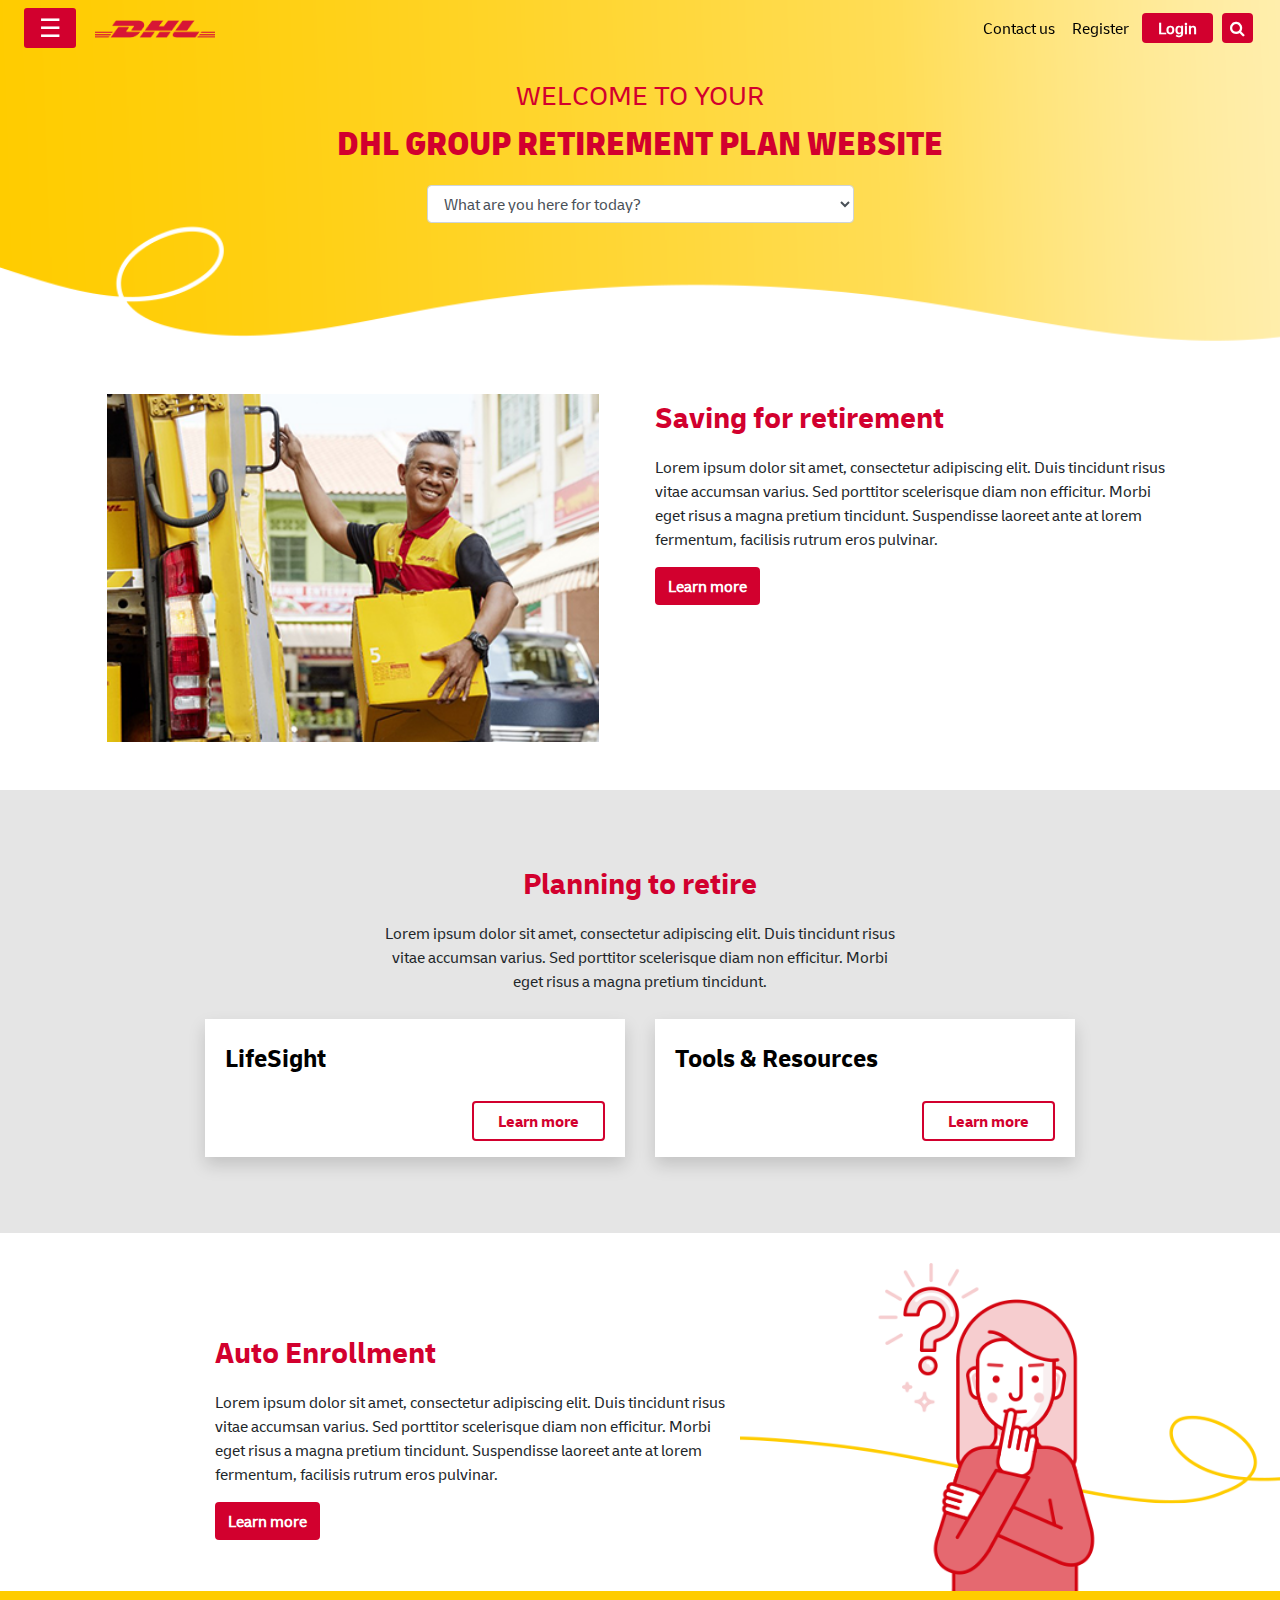
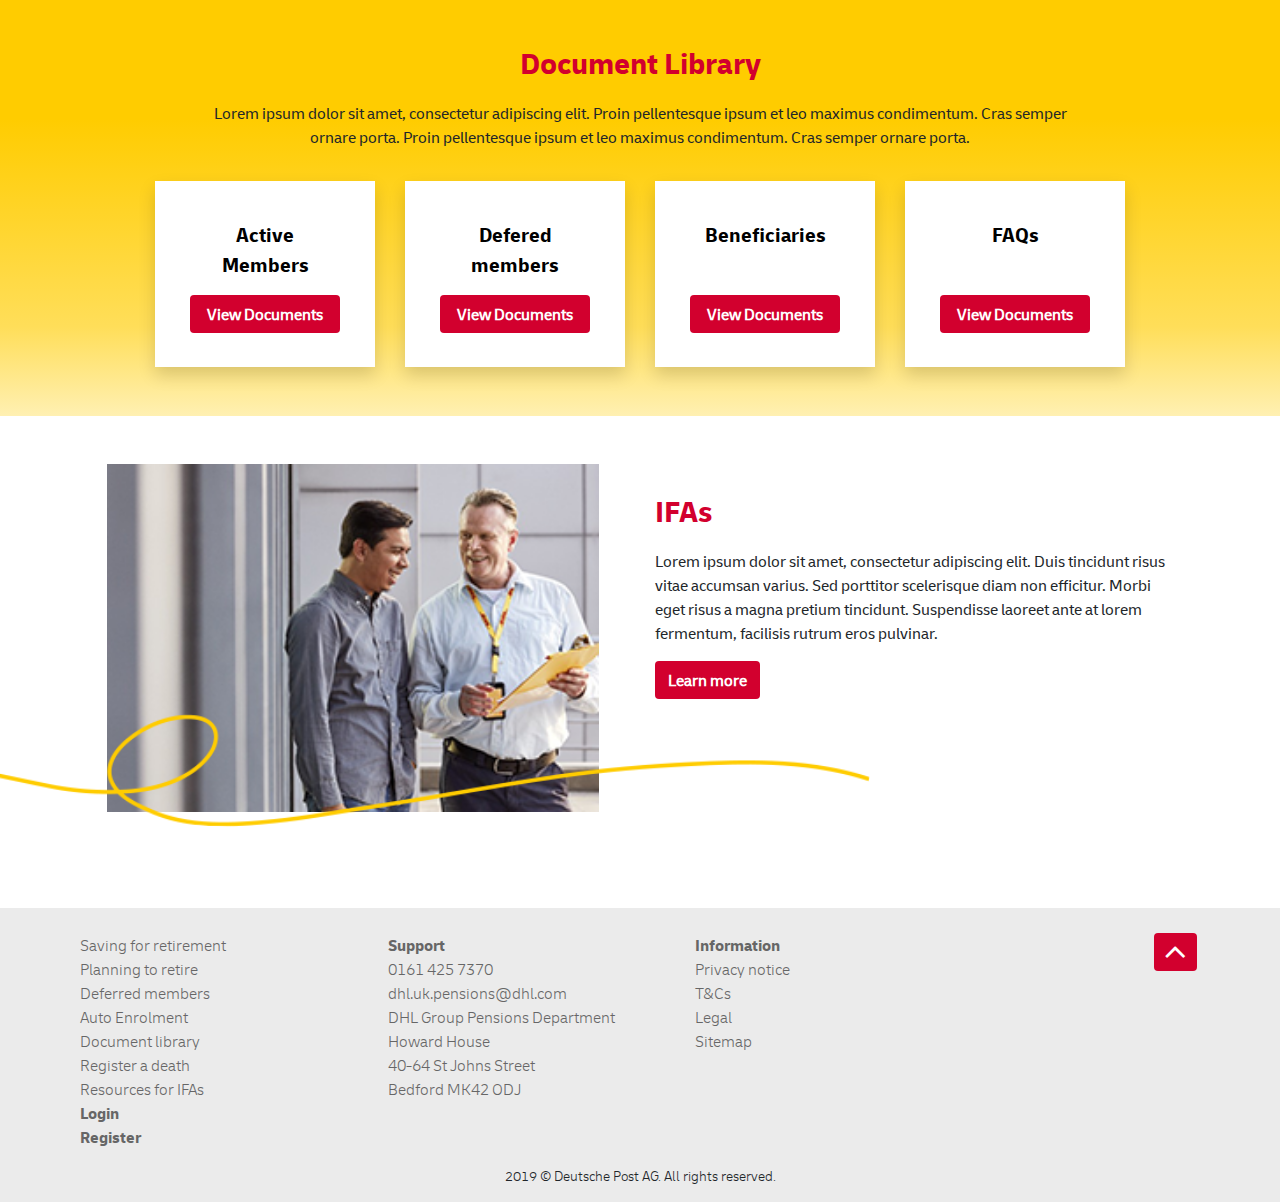
==== Index.html @ ed070ef1 "Add files via upload" ====
<html>
    <head>
        <link href="https://stackpath.bootstrapcdn.com/font-awesome/4.7.0/css/font-awesome.min.css" rel="stylesheet" integrity="sha384-wvfXpqpZZVQGK6TAh5PVlGOfQNHSoD2xbE+QkPxCAFlNEevoEH3Sl0sibVcOQVnN" crossorigin="anonymous">
        <link rel="stylesheet" href="https://maxcdn.bootstrapcdn.com/bootstrap/4.3.1/css/bootstrap.min.css">
        <link rel="stylesheet" href="css/fonts.css">
        <link rel="stylesheet" href="css/mystyle.css">
        <meta charset="UTF-8">
        <meta name="viewport" content="width=device-width, initial-scale=1.0">
    </head>
    <body>
        <div id="mySidenav" class="sidenav">
            <a href="" class="closebtn" id="sideclosebtn" onclick="closeNav()">&times;</a>
            <ul>
                <li class="dd font-weight-bold"><a class="active-cd" href=""><i class="fa fa-minus foractive" aria-hidden="true"></i> Saving for retirement <i class="fa fa-angle-up ddarrow" aria-hidden="true"></i></a>
                    <ul class="h-dd" style="display: block;">
                        <li class="font-weight-bold"><a href="">About the scheme</a></li>
                        <li class="font-weight-bold"><a href="">Contributions & investments</a></li>
                        <li class="font-weight-bold"><a href="">About your options in retirement</a>
                            <ul class="third-dd">
                                <li class=""><a href="">Regular income for life (annuity)</a></li>
                                <li class=""><a href="">Withdraw cash as and when (drawdown)</a></li>
                                <li class=""><a href="">Take a single cash lump sum (cash)</a></li>
                            </ul>
                        </li>
                      
                        <li class="font-weight-bold"><a href="">How much is enough</a></li>
                        <li class="font-weight-bold"><a href="">Your State Pension</a></li>
                        <li class="font-weight-bold"><a href="">Tax and State Benefits</a></li>
                        <li class="font-weight-bold"><a href="">Taking actions / next steps</a></li>
                        <li class="font-weight-bold"><a href="">Tools & Resources</a>
                            <ul class="third-dd">
                                <li class=""><a href="">Scheme info & documents</a></li>
                                <li class=""><a href="">Online Tools (Hub)</a></li>
                                <li class=""><a href="">FAQs</a></li>
                                <li class=""><a href="">News & Newsletters</a></li>
                                <li class=""><a href="">Document library (link to below)</a></li>
                                <li class=""><a href="">Glosarry</a></li>
                                <li class=""><a href="">Useful links</a></li>
                            </ul>
                        </li>
                       
                    </ul> 
                </li>
                <li class="dd font-weight-bold"><a href=""><i class="fa fa-minus foractive d-none" aria-hidden="true"></i>Planning to retire <i class="fa fa-angle-down ddarrow" aria-hidden="true"></i></a>
                    <ul class="h-dd">
                        <li class="font-weight-bold"><a href="">About the scheme</a></li>
                        <li class="font-weight-bold"><a href="Contributions.html">Contributions & investments</a></li>
                        <li class="font-weight-bold"><a href="">About your options in retirement</a>
                            <ul class="third-dd">
                                <li class=""><a href="">Regular income for life (annuity)</a></li>
                                <li class=""><a href="">Withdraw cash as and when (drawdown)</a></li>
                                <li class=""><a href="">Take a single cash lump sum (cash)</a></li>
                            </ul>
                        </li>
                       
                        <li class="font-weight-bold"><a href="">How much is enough</a></li>
                        <li class="font-weight-bold"><a href="">Your State Pension</a></li>
                        <li class="font-weight-bold"><a href="">Tax and State Benefits</a></li>
                        <li class="font-weight-bold"><a href="">Taking actions / next steps</a></li>
                        <li class="font-weight-bold"><a href="">Tools & Resources</a>
                            <ul class="third-dd">
                                <li class=""><a href="">Scheme info & documents</a></li>
                                <li class=""><a href="">Online Tools (Hub)</a></li>
                                <li class=""><a href="">FAQs</a></li>
                                <li class=""><a href="">News & Newsletters</a></li>
                                <li class=""><a href="">Document library (link to below)</a></li>
                                <li class=""><a href="">Glosarry</a></li>
                                <li class=""><a href="">Useful links</a></li>
                            </ul>
                        </li>
                       
                    </ul> 
                </li>
                <li class="dd font-weight-bold"><a href=""><i class="fa fa-minus foractive d-none" aria-hidden="true"></i>Deferred members <i class="fa fa-angle-down ddarrow" aria-hidden="true"></i></a></li>
                <li class="dd font-weight-bold"><a href=""><i class="fa fa-minus foractive d-none" aria-hidden="true"></i>Auto Enrolment <i class="fa fa-angle-down ddarrow" aria-hidden="true"></i></a></li>
                <li class="dd font-weight-bold"><a href=""><i class="fa fa-minus foractive d-none" aria-hidden="true"></i>Document Library <i class="fa fa-angle-down ddarrow" aria-hidden="true"></i></a></li>
                <li class="dd font-weight-bold"><a href=""><i class="fa fa-minus foractive d-none" aria-hidden="true"></i>Registered a death <i class="fa fa-angle-down ddarrow" aria-hidden="true"></i></a></li>
                <li class="dd font-weight-bold"><a href=""><i class="fa fa-minus foractive d-none" aria-hidden="true"></i>Resources for IFAs <i class="fa fa-angle-down ddarrow" aria-hidden="true"></i></a></li>
                <li class="dd font-weight-bold"><a href=""><i class="fa fa-minus foractive d-none" aria-hidden="true"></i>Contact us <i class="fa fa-angle-down ddarrow" aria-hidden="true"></i></a></li>
            </ul>
        </div>
        <div id="myHeader">
			<div class="menubar px-4 pt-2">
				<div class="rightmenu">
					<span id="menubtn">&#9776;</span>
					<img id="logo" src="images/DHL_2.png" class="img-fluid mt-2 mb-3 ml-3" alt="Logo">
				</div>
				<div class="leftmenu d-none d-sm-block float-right pt-2">
					<a class="px-1" href="">Contact us</a>
					<a class="px-1"href="">Register</a>
					<a class="mybtn btn1 px-3 py-1" href="">Login</a>
					<a class="mybtn btn1 px-2 py-1 search-btn" onclick="showSearch()"><i class="fa fa-search" aria-hidden="true"></i></a>
					<input class="form-control header-search-input" />
				</div>
			</div>
            <div id="banner">
                <div class="headerText">
					<p class="headline_sub text-center mb-0 mt-xl-3">WELCOME TO YOUR</p>
                    <p class="main_headline">DHL GROUP RETIREMENT PLAN WEBSITE</p>
					<select class="home-filter form-control m-auto">
						<option value="">What are you here for today?</option>
						<option value="1">Savings</option>
						<option value="2">Contributions</option>
					</select>
                </div>
            </div>
        </div>
		<div id="overlay" onclick="closeNav()"></div>
        <div id="main">
            <div class="container-normal-padding">
                <div class="row mb-5">
					<div class="col-sm-12 col-xl-6 col-lg-12 col-md-12 lg-show xs-hide">
                        <img src="images/web.1280.1280-3.png" class="img-fluid mt-xl-5 img-width" alt="">
                    </div>
                    <div class="col-sm-12 col-xl-6 col-lg-12 col-md-12 my-4">
                        <p class="paragraph_header mt-xl-4">
                            Saving for retirement
                        </p>
                        <p>Lorem ipsum dolor sit amet, consectetur adipiscing elit. Duis tincidunt risus vitae accumsan varius. Sed porttitor scelerisque diam non efficitur. Morbi eget risus a magna pretium tincidunt. Suspendisse laoreet ante at lorem fermentum, facilisis rutrum eros pulvinar.</p>      
						<a class="btn btn1" href="">Learn more</a>
                    </div>   
					<div class="col-sm-12 col-xl-6 col-lg-12 col-md-12 xs-show lg-hide">
                        <img src="images/web.1280.1280-3.png" class="img-fluid mt-xl-5 img-width" alt="">
                    </div>					
                </div>
            </div>
			<div class="gray-div-10 center-desc">
				<div class="center-desc-text">
					<p class="paragraph_header text-center">Planning to retire</p>
					<p class="text-center">Lorem ipsum dolor sit amet, consectetur adipiscing elit. Duis tincidunt risus vitae accumsan varius. Sed porttitor scelerisque diam non efficitur. Morbi eget risus a magna pretium tincidunt.</p>
				</div>
				<div class="center-desc-cards mb-xl-3">
					<div class="card1 shadow border-0">
						<div class="card-body xs-center">
							<p class="card-title emphasis mb-4">LifeSight</p>
							<a href="#" class="btn btn-3 pull-right mb-3">Learn more</a>
						</div>
					</div>
					<div class="card1 shadow border-0">
						<div class="card-body xs-center">
							<p class="card-title emphasis mb-4">Tools & Resources</p>
							<a href="#" class="btn btn-3 pull-right mb-3">Learn more</a>
						</div>
					</div>
				</div>
			</div>
			<div class="container-no-rightpad">
                <div class="row">
                    <div class="col-sm-12 col-xl-6 col-lg-12 col-md-12 xs-center">
                        <p class="paragraph_header mt-5 pt-xl-5">Auto Enrollment</p>
                        <p>Lorem ipsum dolor sit amet, consectetur adipiscing elit. Duis tincidunt risus vitae accumsan varius. Sed porttitor scelerisque diam non efficitur. Morbi eget risus a magna pretium tincidunt. Suspendisse laoreet ante at lorem fermentum, facilisis rutrum eros pulvinar.</p>      
						<a class="btn btn1" href="">Learn more</a>
                    </div> 
					<div class="col-sm-12 col-xl-6 col-lg-12 col-md-12 px-0">
                        <img src="images/Vector Smart Object copy 27.png" class="img-fluid mt-xl-1 w-100" alt="">
                    </div>					
                </div>
            </div>
			<div class="yellow-div-10">
				<div class="container-normal-padding">
					<div class="mx-lg-5 my-md-5 my-5">
						<div class="row">
							<div class="col-sm-12 col-xl-12 col-lg-12 col-md-12 mb-3 px-md-4">
								<p class="paragraph_header">Document Library</p>
								<p class="px-5">Lorem ipsum dolor sit amet, consectetur adipiscing elit. Proin pellentesque ipsum et leo maximus condimentum. Cras semper ornare porta. Proin pellentesque ipsum et leo maximus condimentum. Cras semper ornare porta.</p>
						   </div>
						</div>
						<div class="card3-container-lg">
							<div class="row">
								<div class="col-lg-3">
									<div class="card4 shadow">
										<p class="card-headers text-center my-2">Active<br>Members</p>
										<a href="#" class="btn btn1 w-75 d-block mx-auto mb-4 mt-3">View Documents</a>
									</div>
								</div>
								<div class="col-lg-3">
									<div class="card4 shadow">
										<p class="card-headers text-center my-2">Defered<br>members</p>
										<a href="#" class="btn btn1 w-75 d-block mx-auto mb-4 mt-3">View Documents</a>
									</div>
								</div>
								<div class="col-lg-3">
									<div class="card4 shadow">
										<p class="card-headers text-center my-2">Beneficiaries<br>&nbsp;</p>
										<a href="#" class="btn btn1 w-75 d-block mx-auto mb-4 mt-3">View Documents</a>
									</div>
								</div>
								<div class="col-lg-3">
									<div class="card4 shadow">
										<p class="card-headers text-center my-2">FAQs<br>&nbsp;</p>
										<a href="#" class="btn btn1 w-75 d-block mx-auto mb-4 mt-3">View Documents</a>
									</div>
								</div>
							</div>
						</div>
						<div class="card3-container-xs">
							<div class="card3 shadow mb-3">
								<p class="card-headers my-1 py-1">Active Members<i class="fa fa-chevron-right float-right pt-2" aria-hidden="true"></i></p>
							</div>
							<div class="card3 shadow mb-3">
								<p class="card-headers my-1 py-1">Defered members<i class="fa fa-chevron-right float-right pt-2" aria-hidden="true"></i></p>
							</div>
							<div class="card3 shadow mb-3">
								<p class="card-headers my-1 py-1">Beneficiaries <i class="fa fa-chevron-right float-right pt-2" aria-hidden="true"></i></p>
							</div>
							<div class="card3 shadow mb-3">
								<p class="card-headers my-1 py-1">FAQs<i class="fa fa-chevron-right float-right pt-2" aria-hidden="true"></i></p>
							</div>
						</div>
					</div>
				</div>
			</div>
			<div class="container-normal-padding mb-5 ">
                <div class="row mb-5">
					<div class="col-sm-12 col-xl-6 col-lg-12 col-md-12 lg-show xs-hide">
                        <img src="images/web.1280.1280 (2).png" class="img-fluid mt-xl-5 img-width" alt="">
                    </div>
                    <div class="col-sm-12 col-xl-6 col-lg-12 col-md-12 my-4">
                        <p class="paragraph_header mt-xl-5">
                            IFAs
                        </p>
                        <p>Lorem ipsum dolor sit amet, consectetur adipiscing elit. Duis tincidunt risus vitae accumsan varius. Sed porttitor scelerisque diam non efficitur. Morbi eget risus a magna pretium tincidunt. Suspendisse laoreet ante at lorem fermentum, facilisis rutrum eros pulvinar.</p>      
						<a class="btn btn1" href="">Learn more</a>
                    </div> 
					<div class="col-sm-12 col-xl-6 col-lg-12 col-md-12 xs-show lg-hide">
                        <img src="images/web.1280.1280 (2).png" class="img-fluid mt-xl-5 img-width" alt="">
                    </div>					
                </div>
            </div>
			<div id="home-line">
					<img src="images/Vector Smart Object copy.png">
			</div>
			<br>
			<br>
		</div>
            
        <div class="footer">
            <div class="row">
                <div class="col-sm-12 col-xl-3 col-lg-3 col-md-3">
                    <ul>
                        <li class="d-none d-md-block"><a class="intro-small" href="">Saving for retirement</a></li>
                        <li class="d-none d-md-block"><a class="intro-small" href="">Planning to retire</a></li>
                        <li class="d-none d-md-block"><a class="intro-small" href="">Deferred members</a></li>
                        <li class="d-none d-md-block"><a class="intro-small" href="">Auto Enrolment</a></li>
                        <li class="d-none d-md-block"><a class="intro-small" href="">Document library</a></li>
                        <li class="d-none d-md-block"><a class="intro-small" href="">Register a death</a></li>
                        <li class="d-none d-md-block"><a class="intro-small" href="">Resources for IFAs</a></li>
                        <li><a class="intro-large" href="">Login</a></li>
                        <li><a class="intro-large" href="">Register</a></li>
                    </ul>
                </div>
                <div class="col-sm-12 col-xl-3 col-lg-3 col-md-3">
                    <ul>
                        <li><a class="intro-large" href="">Support</a></li>
                        <li><a class="intro-small" href="">0161 425 7370</a></li>
                        <li><a class="intro-small" href="">dhl.uk.pensions@dhl.com</a></li>
                        <li><a class="intro-small" href="">DHL Group Pensions Department</a></li>
                        <li><a class="intro-small" href="">Howard House</a></li>
                        <li><a class="intro-small" href="">40-64 St Johns Street</a></li>
                        <li><a class="intro-small" href="">Bedford MK42 ODJ</a></li>
                    </ul>
                </div>
                <div class="col-sm-12 col-xl-3 col-lg-3 col-md-3">
                    <ul>
                        <li><a class="intro-large" href="">Information</a></li>
                        <li><a class="intro-small" href="">Privacy notice</a></li>
                        <li><a class="intro-small" href="">T&Cs</a></li>
                        <li><a class="intro-small" href="">Legal</a></li>
                        <li><a class="intro-small" href="">Sitemap</a></li>
                    </ul>
                </div>
                <div class="col-sm-12 col-xl-3 col-lg-3 col-md-3 pr-5">
                    <i class="fa fa-angle-up gotoTopbtn pull-right mr-md-5" aria-hidden="true"></i>
                </div>
                <div class="col-sm-12">
                    <p class="copyright intro-small text-center">2019 &copy; Deutsche Post AG. All rights reserved.</p>
                </div>
            </div>
        </div>
        <script src="https://ajax.googleapis.com/ajax/libs/jquery/3.4.1/jquery.min.js"></script>
        <script src="https://cdnjs.cloudflare.com/ajax/libs/popper.js/1.12.9/umd/popper.min.js" integrity="sha384-ApNbgh9B+Y1QKtv3Rn7W3mgPxhU9K/ScQsAP7hUibX39j7fakFPskvXusvfa0b4Q" crossorigin="anonymous"></script>
        <script src="https://maxcdn.bootstrapcdn.com/bootstrap/4.3.1/js/bootstrap.min.js"></script>
        <script src="js/myjs.js"></script>
    </body>
</html>
---- css/fonts.css ----
/* for web */

@font-face {
    font-family: "Delivery Regular";
    src: url("fonts/Regular/DeliveryArabic_W_Rg.eot");
    src: url("fonts/Regular/DeliveryArabic_W_Rg.woff") format("woff"),
    url("fonts/Regular/DeliveryArabic_W_Rg.svg#filename") format("svg");
}

@font-face {
    font-family: "Delivery Bold";
    src: url("fonts/Bold/DeliveryArabic_W_Bd.eot");
    src: url("fonts/Bold/DeliveryArabic_W_Bd.woff") format("woff"),
    url("fonts/Bold/DeliveryArabic_W_Bd.svg#filename") format("svg");
}

@font-face {
font-family: "Delivery Black Condensed";
    src: url("fonts/Black_Condensed/DeliveryArabic_W_CdBlk.eot");
    src: url("fonts/Black_Condensed/DeliveryArabic_W_CdBlk.woff") format("woff"),
    url("fonts/Black_Condensed/DeliveryArabic_W_CdBlk.svg#filename") format("svg");
}
  
@font-face {
    font-family: "Delivery Light Condensed";
    src: url("fonts/Light_Condensed/DeliveryArabic_W_CdLt.eot");
    src: url("fonts/Light_Condensed/DeliveryArabic_W_CdLt.woff") format("woff"),
    url("fonts/Light_Condensed/DeliveryArabic_W_CdLt.svg#filename") format("svg");
}
  
@font-face {
    font-family: "Delivery Light";
    src: url("fonts/Light/DeliveryArabic_W_Lt.eot");
    src: url("fonts/Light/DeliveryArabic_W_Lt.woff") format("woff"),
    url("fonts/Light/DeliveryArabic_W_Lt.svg#filename") format("svg");
}

/*end for web */

.main_headline{ font-family: "Delivery Black Condensed"; text-transform: uppercase; color:#D2002E; font-size: 35.2px;}
.topline{ font-family: "Delivery Light Condensed"; text-transform: uppercase; }
.secondary_headline{ font-family: "Delivery Black Condensed"; }
.paragraph_header{ font-family: "Delivery Bold"; font-size: 30px; color:#D2002E; }
/* .intro-large{ font-family: "Delivery Light Condensed";  } */
.intro-large{ font-family: "Delivery Bold";  }
.intro-small{ font-family: "Delivery Light"; }
.headline_sub{ font-family: "Delivery Regular";  color:#D2002E; font-size: 28px;}
.emphasis{ font-family: "Delivery Bold"; color:black; font-size: 25px;}
.captions{ font-family: "Delivery Regular"; }
.quotation{ font-family: "Delivery Light"; font-style: italic; }
.marginalia{ font-family: "Delivery Regular"; }
.card-headers{ font-family: "Delivery Bold"; color:black; font-size: 20px; padding-top:20px;}
---- css/mystyle.css ----
.row{margin-right:0;margin-left:0;}

*{
  font-family: 'Delivery Regular';
}
a{
  color:black;
  text-decoration: none !important;
}
a.mybtn:hover{
  color: white;
}
li{
  list-style: none;
}

.bg-pink{
	background: #c72f8d;
}
.bg-blue{
	background: #107cb6;
}
.bg-orange{
	background: #ee7032;
}

.home-filter{
	width:35% !important;
}

.lg-hide{
 display:none;
}
.lg-show{
 display:block;
}

.myTable{
  border-top:5px solid black;
  border-bottom:5px solid black;
  border-collapse: separate;
  /* border-spacing: 20px 0px; */
}
.myTable tr, .myTable td, .myTable th{
  border-bottom:2px solid black;
}
.myTable tr:last-child td{
  border:none;
}
.breadcrumb{
  background-color: white;
  padding-inline-start: 0;
  margin-bottom: 1rem;
}
.breadcrumb-item+.breadcrumb-item::before{
  content: ">";
}
.breadcrumb a{
  color: gray;
}
.breadcrumb li.active{
  color: black;
}
/* button designs */
.btn1{
    color:white;
    font-weight: 600;
}

.btn1 .fa{
  display: inline;
}
.btn1, .illust-button, .gotoTopbtn{
  border-radius: 4px;
  background-color: #D2002E;
 
}
.btn-3{
    color: #D2002E;
    border: 2px solid #D2002E;
    font-family: "Delivery Bold";
    padding: .375rem 1.5rem;
}

.illust-button{
  position: relative;
  bottom: 20px;
  left: 50%;
  border: transparent;
  transform: translate(-50%, 50%);
  padding: 3px 15px;
  font-size: 25px;
  text-align: center;
  color:white;
  z-index: 1;
}
.illust-button:hover, .btn1:hover, .gotoTopbtn:hover{
  background-color: #eb131e;
}
.gotoTopbtn{
  font-size: 35px;
  height: 38px;
  padding: 0 10px;
  color:white;
  cursor: pointer;
}
/* end of button designs */

/* Sidenav */
.sidenav {
  height: 100%;
  width: 0;
  position: fixed;
  z-index: 1500;
  top: 0;
  left: 0;
  background-color: white;
  overflow: hidden;
  padding-top: 60px; 
  transition: 0.5s; 
}
  
.sidenav > a {
  padding: 8px 8px 8px 32px;
  text-decoration: none;
  font-size: 25px;
  color: black;
  display: block;
  transition: 0.3s;
}

.sidenav > ul{
	display:none;
}

.sidenav #sideclosebtn {
  position: absolute;
  top: 0;
  left: 0px;
  font-size: 36px;
}
.sidenav ul li{
    list-style: none;
    padding: 3px 0px;
}
  .sidenav ul li a{
  font-size: 14px;
  color: black;
  text-decoration: none;
}

.sidenav ul li a i{
  float: right;
  padding-right: 18px;
  padding-top: 5px;
}

#main {
  transition: margin-left .5s;
  /* padding: 20px; */
}

.h-dd{
  padding-inline-start: 0px;
  display:none;
}

.third-dd{
  display:none; 
  font-weight: normal;
  padding-inline-start: 0px;
}
.foractive{
  position: absolute;
  left: 15px;
}
.active-cd{
    color: #D2002E !important;
}
.ddarrow{
  color:black !important;
}

@media screen and (max-height: 450px) {
  .sidenav {padding-top: 15px;}
  .sidenav a {font-size: 18px;}
}

/* end sidenav */

/* banner */
#menubtn{
  font-size:25px;
  cursor:pointer;
  color: white;
  padding: 2px 15px 3px 15px;
  border-radius: 3px;
  background-color: #D2002E;
}

#banner{
  padding: 58px 30px 8px 30px;
  background-image: url("../images/website.png");
  height: 346px;
  background-repeat: no-repeat;
  background-size: cover;
  background-position: left bottom;
}

#logo{
  color:#D2002E;
  width:120px;
}

.hiddencontents{
	overflow:hidden;
	height:20vh;
	-webkit-transition: height .8s ease;
	transition: height .8s ease;
}

.showhidden{
	height:75vh;
	-webkit-transition: height .8s ease;
	transition: height .8s ease;
}

.header-search-input{
	height:30px !important;
	top:13px;
	right:57px;
	position:absolute;
	width:0;
	z-index:1;
	border-top-right-radius:0px;
	border-bottom-right-radius:0px;
	padding:0;
	border:none;
	transition:width .5s ease, padding .5s ease, border .5s ease;	
}
.active-search{
	width:300px !important;
	padding-left:10px !important;
	border:1px solid #e2e2e2 !important;
	transition:width .5s ease, padding .5s ease, border .5s ease;
}

.search-btn{
	cursor:pointer;
}

.search-btn i{
	color:#fff !important;
}

.menubar{
 position:fixed;
 top:0px;
 width:100%;
 background: url("../images/website.png");
 background-repeat: no-repeat;
  background-size: cover;
  background-position: top;
  z-index:1000;
}

.rightmenu, .leftmenu{
	display:inline;
}

/* .leftmenu{ */
  /* margin-left: auto; */
/* } */
.leftmenu a{
  margin: 0 3px;
}

.leftmenu a:hover{
	color:#333;
}

.headerText{
  text-align: center;
}

.headerText .subText, .headerText .title{
  color:#D2002E;
}
.headerText .title{
 font-size: 30px;
 font-weight: bold;
}
.headerText .subText{
 font-size: 24px;
 margin-bottom: 0;
}
/* end of banner */

#overlay {
  position: fixed;
  display: none;
  width: 100%; 
  height: 100%;
  top: 0; 
  left: 0;
  right: 0;
  bottom: 0;
  background-color: rgba(0,0,0,0.5);
  z-index: 1250;
}

.gray-div-10{
  background-color: #e5e5e5;
  padding:70px 0 40px 0;
  width:100%;
}

.yellow-div-10{
	background: rgb(255,204,0);
	background: -moz-linear-gradient(top,  rgba(255,204,0,1) 0%, rgba(255,204,0,1) 30%, rgba(255,222,89,1) 79%, rgba(255,240,178,1) 100%);
	background: -webkit-linear-gradient(top,  rgba(255,204,0,1) 0%,rgba(255,204,0,1) 30%,rgba(255,222,89,1) 79%,rgba(255,240,178,1) 100%);
	background: linear-gradient(to bottom,  rgba(255,204,0,1) 0%,rgba(255,204,0,1) 30%,rgba(255,222,89,1) 79%,rgba(255,240,178,1) 100%);
	filter: progid:DXImageTransform.Microsoft.gradient( startColorstr='#ffcc00', endColorstr='#fff0b2',GradientType=0 ); 
	padding:1px 0;
	text-align:center;
}

.center-desc{
  padding-bottom: 50px;
}

.center-desc .img-yellow-line{
  display: block;
  margin-left: auto;
  margin-top: -35px;
  width: 68%;
}


/* cards */
.color-cards{
  display: flex;  
}
.center-desc .center-desc-cards{
  display: flex;
  justify-content: center;
}

.card1{
  width: 420px;
  margin: 10px 15px;
   background:#fff;
}
.card2{
  width: 320px;
  margin-right: 30px;
  border-radius: 5px;
  background:#fff;
}

.card3{
  width: 280px;
  margin-left: auto;
  margin-right: auto;
  background:#fff;
  padding:10px 30px;
  cursor:pointer;
}

.card3-container-xs{display:none;}

.card4{
	background:#fff;
	padding:10px;
}

.card2 .card-header-color{
  height: 10px;
  border-top-left-radius: 5px;
  border-top-right-radius: 5px;
}

/* end cards */

#savings-line-1, #savings-line-2, #home-line, #contribution-line{
  position: relative;
  z-index:1;
}

#savings-line-1 > img{
	position:absolute;
	top:-48px;
	right:0;
	width:68%;
}

#savings-line-2 > img{
	position:absolute;
	top:-380px;
	width:auto;
}

#home-line > img{
	position:absolute;
	top:-420px;
	width:68%;
}

#contribution-line > img {
	position:absolute;
	top:-420px;
	right:0;
	width:68%;
}

.center-desc .center-desc-text{
  width: 40%;
  margin: auto;
}

/* .container-normal-padding{ */
  /* padding: 0 50px; */
/* } */
.footer{
  background-color: #EBEBEB;
  padding: 25px 25px 0 25px;
}
.footer ul li a{
  color: #666666;
}
.footer .copyright{
  font-size: 14px;
}


@media (max-width: 575px) {
  #banner{ background-image: url("../images/mobile.png"); padding-top: 75px;}
  /* .container-normal-padding{ padding: 10px 25px !important;} */
  p{ font-size: 14px; }
  .main_headline{ font-size: 28px !important; }
  .paragraph_header{ font-size: 24px !important; }
  .emphasis{ font-size: 22px !important; }
  .illust-button{ left: 42.5%;}
  #contribution-line > img{ margin-top: -10px; }
  .center-desc .center-desc-text{ width: 80%; }
  .center-desc-cards{ flex-direction: column; justify-content: center;}
  .center-desc .center-desc-cards .card1{ width: 90%; }
  .footer{ padding: 25px 25px 0 25px; }
  .footer ul{ padding-inline-start: 0; }
  .copyright{ text-align: left !important; }
  .img-width{width:100%;}
  .xs-center{text-align:center;}
  .card3{width: 90%;margin-left: auto;margin-right: auto; text-align:left !important;}
  .card3-container-xs{display:block;}
  .card3-container-lg{display:none;}
  #savings-line-1 > img {width:100%;margin-top:20px;}
  #savings-line-2 > img {width:100%;margin-top:200px;}
  #home-line > img{width:100%;margin-top:230px;}
  #contribution-line > img{ margin-top: 390px; width:100%;}
  .xs-hide{display:none;}
  .xs-show{display:block;}
  .pull-right{float:none;}
  .home-filter{width:100% !important;}
  .showhidden{height:110vh;-webkit-transition: height .8s ease;transition: height .8s ease;}

  

}
@media (max-width: 768px) {
  /* .container-normal-padding{ padding: 20px 50px} */
  .gotoTopbtn{ position: absolute; right: 10px; top:-380px; }
  .gray-div-10{ padding: 20px 0px; }
  .color-cards{ flex-direction: column; }
  .savings-card-text{ width: 100%; }
  .color-cards .card2 { width: 90%;margin:auto; }
  .img-width{width:100%;}
  .card3-container-xs{display:block;}
  .card3-container-lg{display:none;}
}
@media (min-width: 576px) {
  
}
/* // Medium devices (tablets, 768px and up) */
@media (min-width: 768px) {
  .gotoTopbtn{ position: absolute; right: 10px; top:0; }
  .img-width{width:100%;}
  #contribution-line > img{ margin-top: 390px; width:100%;}
  #savings-line-1 > img {width:100%;}
  #savings-line-2 > img {width:100%;margin-top:45px;}
  #home-line > img{width:100%;margin-top:120px;}
}
/* // Large devices (desktops, 992px and up) */
@media (min-width: 992px) {
#savings-line-2 > img {width:auto;top:-380px;}
#contribution-line > img{width:68%;margin-top:400px;}
}
/* // Extra large devices (large desktops, 1200px and up) */
@media (min-width: 1200px) { 
  .container-normal-padding{
    width: 90%;
	max-width: 1096px;
	margin-right:auto;
	margin-left:auto;

  }
  #savings-line-1 > img{
	position:absolute;
	top:-48px;
	right:0;
	width:68%;}
  #savings-line-2 > img {width:auto;top:-400px;}
  .img-width{width:95%;}
  #home-line > img{
	position:absolute;
	top:-520px;
	width:68%;
}

  .container-no-rightpad{
	padding: 0 0 0 200px;
  }
}
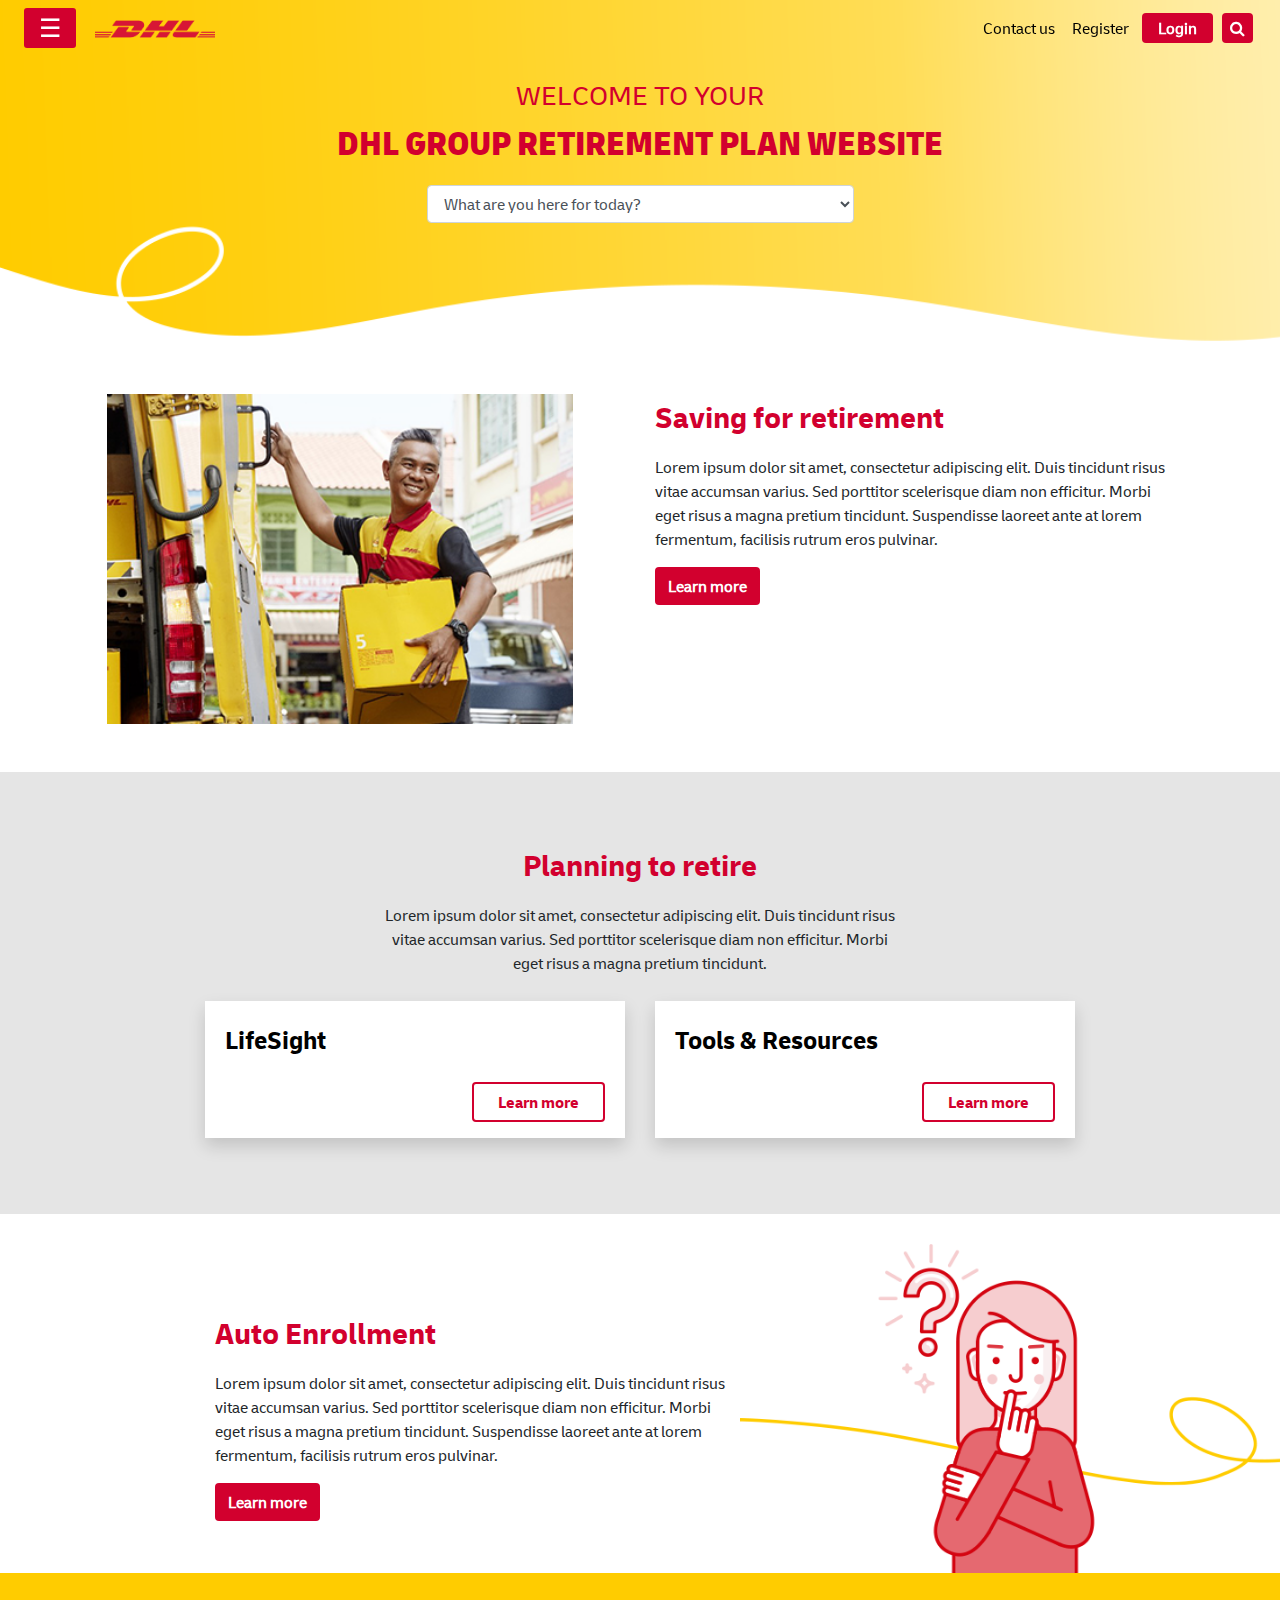
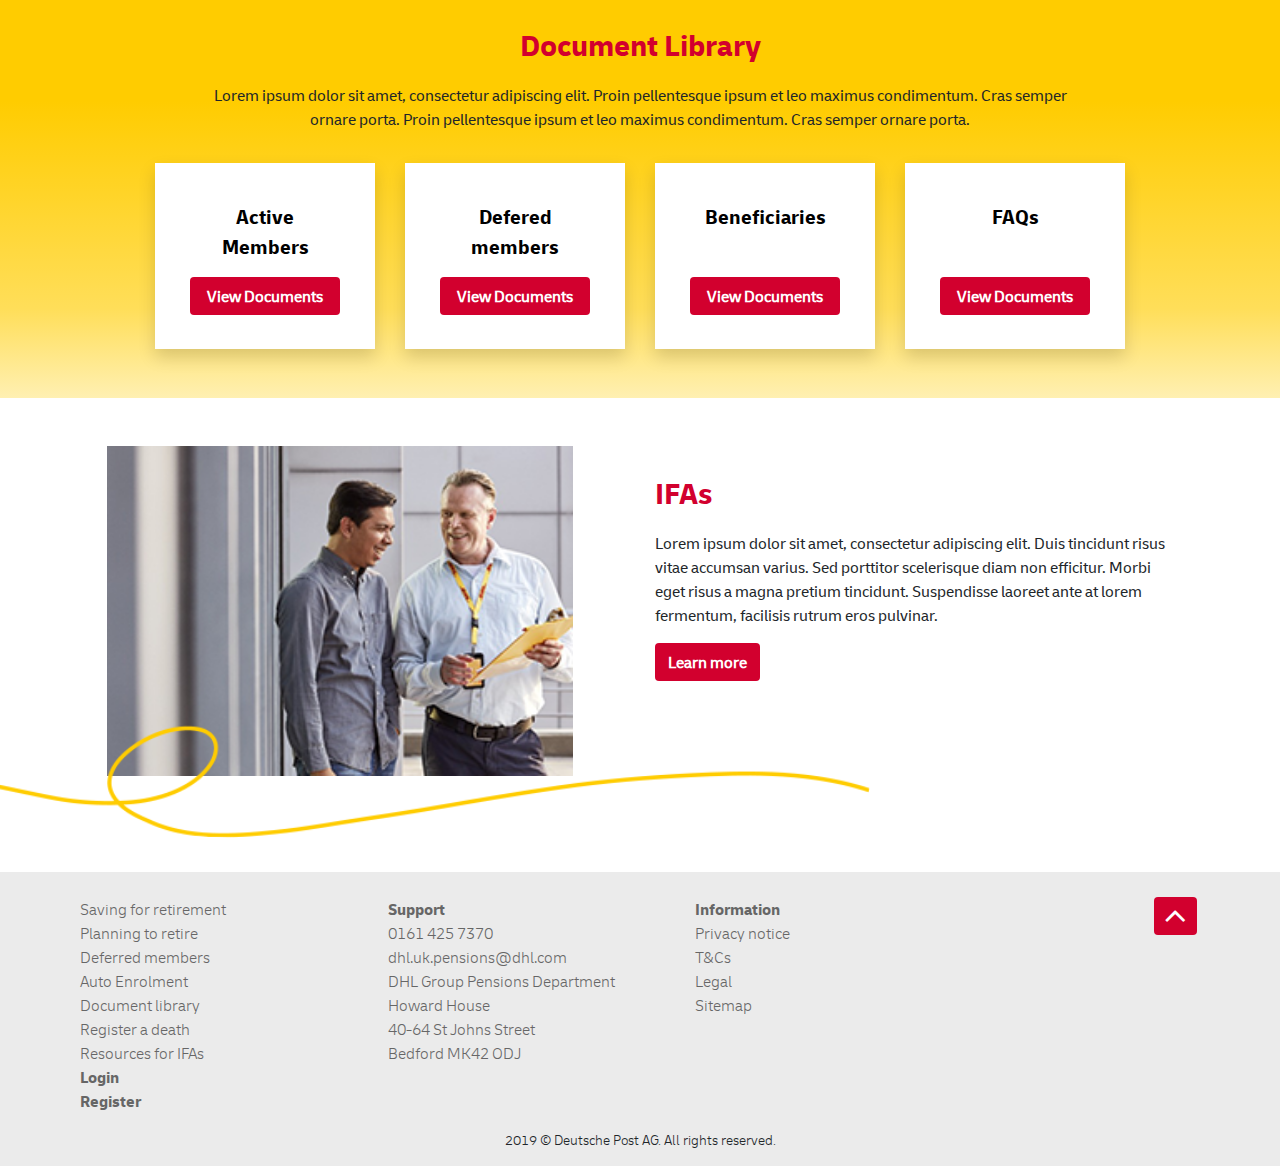
==== commit 2dfc8210: "DHL Updates" ====
--- a/Index.html
+++ b/Index.html
@@ -109,17 +109,17 @@
         <div id="main">
             <div class="container-normal-padding">
                 <div class="row mb-5">
-					<div class="col-sm-12 col-xl-6 col-lg-12 col-md-12 lg-show xs-hide">
-                        <img src="images/web.1280.1280-3.png" class="img-fluid mt-xl-5 img-width" alt="">
+					<div class="col-xs-12 col-sm-6 col-xl-6 col-lg-6 col-md-6 lg-show xs-hide">
+                        <img src="images/web.1280.1280-3.png" class="img-fluid mt-xl-5 mt-sm-4 img-width" alt="">
                     </div>
-                    <div class="col-sm-12 col-xl-6 col-lg-12 col-md-12 my-4">
+                    <div class="col-xs-12 col-sm-6 col-xl-6 col-lg-6 col-md-6 my-4">
                         <p class="paragraph_header mt-xl-4">
                             Saving for retirement
                         </p>
                         <p>Lorem ipsum dolor sit amet, consectetur adipiscing elit. Duis tincidunt risus vitae accumsan varius. Sed porttitor scelerisque diam non efficitur. Morbi eget risus a magna pretium tincidunt. Suspendisse laoreet ante at lorem fermentum, facilisis rutrum eros pulvinar.</p>      
 						<a class="btn btn1" href="">Learn more</a>
                     </div>   
-					<div class="col-sm-12 col-xl-6 col-lg-12 col-md-12 xs-show lg-hide">
+					<div class="col-xs-12 col-sm-6 col-xl-6 col-lg-6 col-md-6 xs-show lg-hide">
                         <img src="images/web.1280.1280-3.png" class="img-fluid mt-xl-5 img-width" alt="">
                     </div>					
                 </div>
@@ -146,13 +146,13 @@
 			</div>
 			<div class="container-no-rightpad">
                 <div class="row">
-                    <div class="col-sm-12 col-xl-6 col-lg-12 col-md-12 xs-center">
-                        <p class="paragraph_header mt-5 pt-xl-5">Auto Enrollment</p>
+                    <div class="col-xs-12 col-sm-6 col-xl-6 col-lg-6 col-md-6 xs-center">
+                        <p class="paragraph_header mt-xl-5 mt-sm-4 pt-xl-5">Auto Enrollment</p>
                         <p>Lorem ipsum dolor sit amet, consectetur adipiscing elit. Duis tincidunt risus vitae accumsan varius. Sed porttitor scelerisque diam non efficitur. Morbi eget risus a magna pretium tincidunt. Suspendisse laoreet ante at lorem fermentum, facilisis rutrum eros pulvinar.</p>      
 						<a class="btn btn1" href="">Learn more</a>
                     </div> 
-					<div class="col-sm-12 col-xl-6 col-lg-12 col-md-12 px-0">
-                        <img src="images/Vector Smart Object copy 27.png" class="img-fluid mt-xl-1 w-100" alt="">
+					<div class="col-xs-12 col-sm-6 col-xl-6 col-lg-6 col-md-6 px-0">
+                        <img src="images/Vector Smart Object copy 27.png" class="img-fluid mt-xl-1 mt-sm-5 w-100" alt="">
                     </div>					
                 </div>
             </div>
@@ -212,28 +212,28 @@
 			</div>
 			<div class="container-normal-padding mb-5 ">
                 <div class="row mb-5">
-					<div class="col-sm-12 col-xl-6 col-lg-12 col-md-12 lg-show xs-hide">
-                        <img src="images/web.1280.1280 (2).png" class="img-fluid mt-xl-5 img-width" alt="">
+					<div class="col-xs-12 col-sm-6 col-xl-6 col-lg-6 col-md-6 lg-show xs-hide">
+                        <img src="images/web.1280.1280 (2).png" class="img-fluid mt-xl-5 mt-sm-4 img-width" alt="">
                     </div>
-                    <div class="col-sm-12 col-xl-6 col-lg-12 col-md-12 my-4">
+                    <div class="col-xs-12 col-sm-6 col-xl-6 col-lg-6 col-md-6 my-4" style="z-index:2;">
                         <p class="paragraph_header mt-xl-5">
                             IFAs
                         </p>
                         <p>Lorem ipsum dolor sit amet, consectetur adipiscing elit. Duis tincidunt risus vitae accumsan varius. Sed porttitor scelerisque diam non efficitur. Morbi eget risus a magna pretium tincidunt. Suspendisse laoreet ante at lorem fermentum, facilisis rutrum eros pulvinar.</p>      
 						<a class="btn btn1" href="">Learn more</a>
                     </div> 
-					<div class="col-sm-12 col-xl-6 col-lg-12 col-md-12 xs-show lg-hide">
+					<div class="col-xs-12 col-sm-6 col-xl-6 col-lg-6 col-md-6 xs-show lg-hide">
                         <img src="images/web.1280.1280 (2).png" class="img-fluid mt-xl-5 img-width" alt="">
                     </div>					
                 </div>
             </div>
-			<div id="home-line">
-					<img src="images/Vector Smart Object copy.png">
-			</div>
+			
 			<br>
 			<br>
 		</div>
-            
+            <div id="home-line">
+					<img src="images/Vector Smart Object copy.png">
+			</div>
         <div class="footer">
             <div class="row">
                 <div class="col-sm-12 col-xl-3 col-lg-3 col-md-3">
--- a/css/fonts.css
+++ b/css/fonts.css
@@ -42,6 +42,7 @@
 .topline{ font-family: "Delivery Light Condensed"; text-transform: uppercase; }
 .secondary_headline{ font-family: "Delivery Black Condensed"; }
 .paragraph_header{ font-family: "Delivery Bold"; font-size: 30px; color:#D2002E; }
+.paragraph_subheader{ font-family: "Delivery Bold"; font-size: 20px; color:#D2002E; }
 /* .intro-large{ font-family: "Delivery Light Condensed";  } */
 .intro-large{ font-family: "Delivery Bold";  }
 .intro-small{ font-family: "Delivery Light"; }
--- a/css/mystyle.css
+++ b/css/mystyle.css
@@ -15,6 +15,10 @@
   list-style: none;
 }
 
+.bg-gray{
+	background:#e5e5e5;
+}
+
 .bg-pink{
 	background: #c72f8d;
 }
@@ -25,8 +29,102 @@
 	background: #ee7032;
 }
 
+.bg-pink-light{
+	background: rgba(199,47,141,.2);
+}
+.bg-blue-light{
+	background: rgba(16,124,182,.2);
+}
+.bg-orange-light{
+	background: rgba(238,112,50,.2);
+}
+
+.text-pink{
+	color:#c72f8d;
+}
+.text-blue{
+	color:#107cb6;
+}
+.text-orange{
+	color:#ee7032;
+}
+
 .home-filter{
 	width:35% !important;
+}
+
+.border-black{
+	border-color:#333;
+}
+
+.min-h-300{
+	min-height:300px !important;
+}
+
+.accordion {
+  background-color: #e5e5e5;
+  /* color: #333; */
+  cursor: pointer;
+  width: 90%;
+  border: none;
+  text-align: left;
+  outline: none;
+  font-size: 15px;
+  transition: 0.4s;
+}
+
+
+.accordion:hover {
+  background-color: #ccc;
+}
+
+.accordion:after {
+  content: '\002B';
+  font-size: 18px;
+  float: right;
+  margin-left: 5px;
+}
+
+.pinktab.accordion:after{
+	  color: #c72f8d;
+}
+
+.bluetab.accordion:after{
+	  color: #107cb6;
+}
+
+.orangetab.accordion:after{
+	  color: #ee7032;
+}
+
+.accordion.active:after {
+  content: "\002D";
+  font-size: 18px;
+  color: #fff;
+}
+
+.pinktab.active {
+  background-color: #c72f8d; 
+  color:#fff;
+}
+
+.bluetab.active {
+  background-color: #107cb6; 
+  color:#fff;
+}
+
+.orangetab.active {
+  background-color: #ee7032; 
+  color:#fff;
+}
+
+.panel {
+  padding-top: 0;
+  color:#fff;
+  max-height: 0px;
+  overflow: hidden;
+  transition: max-height 0.2s ease-out;
+  width:90%;
 }
 
 .lg-hide{
@@ -40,10 +138,10 @@
   border-top:5px solid black;
   border-bottom:5px solid black;
   border-collapse: separate;
-  /* border-spacing: 20px 0px; */
 }
 .myTable tr, .myTable td, .myTable th{
   border-bottom:2px solid black;
+  padding:0;
 }
 .myTable tr:last-child td{
   border:none;
@@ -65,17 +163,10 @@
 /* button designs */
 .btn1{
     color:white;
-    font-weight: 600;
-}
-
-.btn1 .fa{
-  display: inline;
-}
-.btn1, .illust-button, .gotoTopbtn{
-  border-radius: 4px;
-  background-color: #D2002E;
- 
-}
+    font-weight: 600;	
+	z-index:2;
+}
+
 .btn-3{
     color: #D2002E;
     border: 2px solid #D2002E;
@@ -83,21 +174,54 @@
     padding: .375rem 1.5rem;
 }
 
-.illust-button{
+.btn-3:hover{
+	color: #eb131e;
+}
+
+.btn1 .fa{
+  display: inline;
+}
+.btn1, .illust-button, .gotoTopbtn, .illust-button2{
+  border-radius: 4px;
+  background-color: #D2002E;
+ 
+}
+
+
+.illust-button, .illust-button2{
   position: relative;
   bottom: 20px;
-  left: 50%;
+  left: 47%;
   border: transparent;
   transform: translate(-50%, 50%);
-  padding: 3px 15px;
+  padding: 3px 30px;
   font-size: 25px;
   text-align: center;
   color:white;
   z-index: 1;
 }
-.illust-button:hover, .btn1:hover, .gotoTopbtn:hover{
+
+.peoplebtn{
+  bottom: -55px;
+}
+
+.howmuchbtn{
+  bottom: -55px;
+	left: 60%;
+}
+
+.button-border{
+	margin-top:-38px;
+}
+.illust-button:hover, .btn1:hover, .gotoTopbtn:hover, .illust-button:hover{
   background-color: #eb131e;
-}
+  color:#fff !important;
+}
+
+.btn3:hover{
+	color:#D2002E !important;
+}
+
 .gotoTopbtn{
   font-size: 35px;
   height: 38px;
@@ -215,13 +339,17 @@
 
 .hiddencontents{
 	overflow:hidden;
-	height:20vh;
+	height:18vh;
 	-webkit-transition: height .8s ease;
 	transition: height .8s ease;
 }
 
+.hiddencontents-2{
+	display:none;
+}
+
 .showhidden{
-	height:75vh;
+	height:65vh;
 	-webkit-transition: height .8s ease;
 	transition: height .8s ease;
 }
@@ -297,6 +425,11 @@
 }
 /* end of banner */
 
+.tbl_content{
+	width:100%;
+	overflow:auto;
+}
+
 #overlay {
   position: fixed;
   display: none;
@@ -310,6 +443,12 @@
   z-index: 1250;
 }
 
+.white-div-10{
+  background-color: #fff;
+  padding:70px 0 40px 0;
+  width:100%;
+}
+
 .gray-div-10{
   background-color: #e5e5e5;
   padding:70px 0 40px 0;
@@ -367,6 +506,10 @@
   padding:10px 30px;
   cursor:pointer;
 }
+.card5{
+  width: 100%;
+   background:#fff;
+}
 
 .card3-container-xs{display:none;}
 
@@ -405,6 +548,7 @@
 	position:absolute;
 	top:-420px;
 	width:68%;
+	z-index:1;
 }
 
 #contribution-line > img {
@@ -433,15 +577,63 @@
   font-size: 14px;
 }
 
+#mix-and-match-tbl{
+	border-collapse:collapse;
+	background:#fff;
+	text-align:center;
+}
+
+#mix-and-match-tbl th:nth-child(n+2) {
+	width:23%;
+}
+
+#mix-and-match-tbl td:nth-child(1) {
+	text-align:left;
+}
+
+#mix-and-match-tbl td:nth-child(1) b{
+	padding-left:25px;
+}
+
+#mix-and-match-tbl td i{
+	font-size:30px;
+}
+
+#mix-and-match-tbl th, #mix-and-match-tbl td{
+	border:1px solid #e2e2e2;
+	padding:15px;
+}
+
+#mix-and-match-tbl th:nth-child(2), #mix-and-match-tbl td:nth-child(2){
+	color:#c72f8d;
+}
+#mix-and-match-tbl th:nth-child(3), #mix-and-match-tbl td:nth-child(3){
+	color:#107cb6;
+}
+#mix-and-match-tbl th:nth-child(4), #mix-and-match-tbl td:nth-child(4){
+	color:#ee7032;
+}
+
+.image-placeholder{
+	background:#888;
+	width:100%;
+	height:300px;
+	color:#fff;
+	padding:120px 50px;
+	font-size:1.5rem;
+	text-align:center;
+}
 
 @media (max-width: 575px) {
+	.tblbtn{left:auto !important;}
   #banner{ background-image: url("../images/mobile.png"); padding-top: 75px;}
   /* .container-normal-padding{ padding: 10px 25px !important;} */
   p{ font-size: 14px; }
   .main_headline{ font-size: 28px !important; }
   .paragraph_header{ font-size: 24px !important; }
+  .paragraph_subheader{ font-size: 20px !important; }
   .emphasis{ font-size: 22px !important; }
-  .illust-button{ left: 42.5%;}
+  .illust-button, .illust-button2{ left: 42%;}
   #contribution-line > img{ margin-top: -10px; }
   .center-desc .center-desc-text{ width: 80%; }
   .center-desc-cards{ flex-direction: column; justify-content: center;}
@@ -462,9 +654,9 @@
   .xs-show{display:block;}
   .pull-right{float:none;}
   .home-filter{width:100% !important;}
-  .showhidden{height:110vh;-webkit-transition: height .8s ease;transition: height .8s ease;}
-
-  
+  .showhidden, .showhidden2{height:110vh;-webkit-transition: height .8s ease;transition: height .8s ease;}
+  .min-h-300{min-height:auto !important;}
+  .howmuchbtn{left:auto !important;}
 
 }
 @media (max-width: 768px) {
@@ -477,6 +669,9 @@
   .img-width{width:100%;}
   .card3-container-xs{display:block;}
   .card3-container-lg{display:none;}
+  .peoplebtn{bottom:-40px;}
+  .midbtn{bottom:-55px !important;}
+  .howmuchbtn{left:47%;bottom:-40px;}
 }
 @media (min-width: 576px) {
   
@@ -485,6 +680,8 @@
 @media (min-width: 768px) {
   .gotoTopbtn{ position: absolute; right: 10px; top:0; }
   .img-width{width:100%;}
+  .color-cards{flex-direction:row;}
+    .card2{width:320px !important;margin:0 !important;margin-right:10px !important;margin-left:10px !important;}
   #contribution-line > img{ margin-top: 390px; width:100%;}
   #savings-line-1 > img {width:100%;}
   #savings-line-2 > img {width:100%;margin-top:45px;}
@@ -497,6 +694,7 @@
 }
 /* // Extra large devices (large desktops, 1200px and up) */
 @media (min-width: 1200px) { 
+	.card2{width:320px !important;margin:0 !important;margin-right:30px !important;}
   .container-normal-padding{
     width: 90%;
 	max-width: 1096px;
@@ -510,7 +708,7 @@
 	right:0;
 	width:68%;}
   #savings-line-2 > img {width:auto;top:-400px;}
-  .img-width{width:95%;}
+  .img-width{width:90%;}
   #home-line > img{
 	position:absolute;
 	top:-520px;
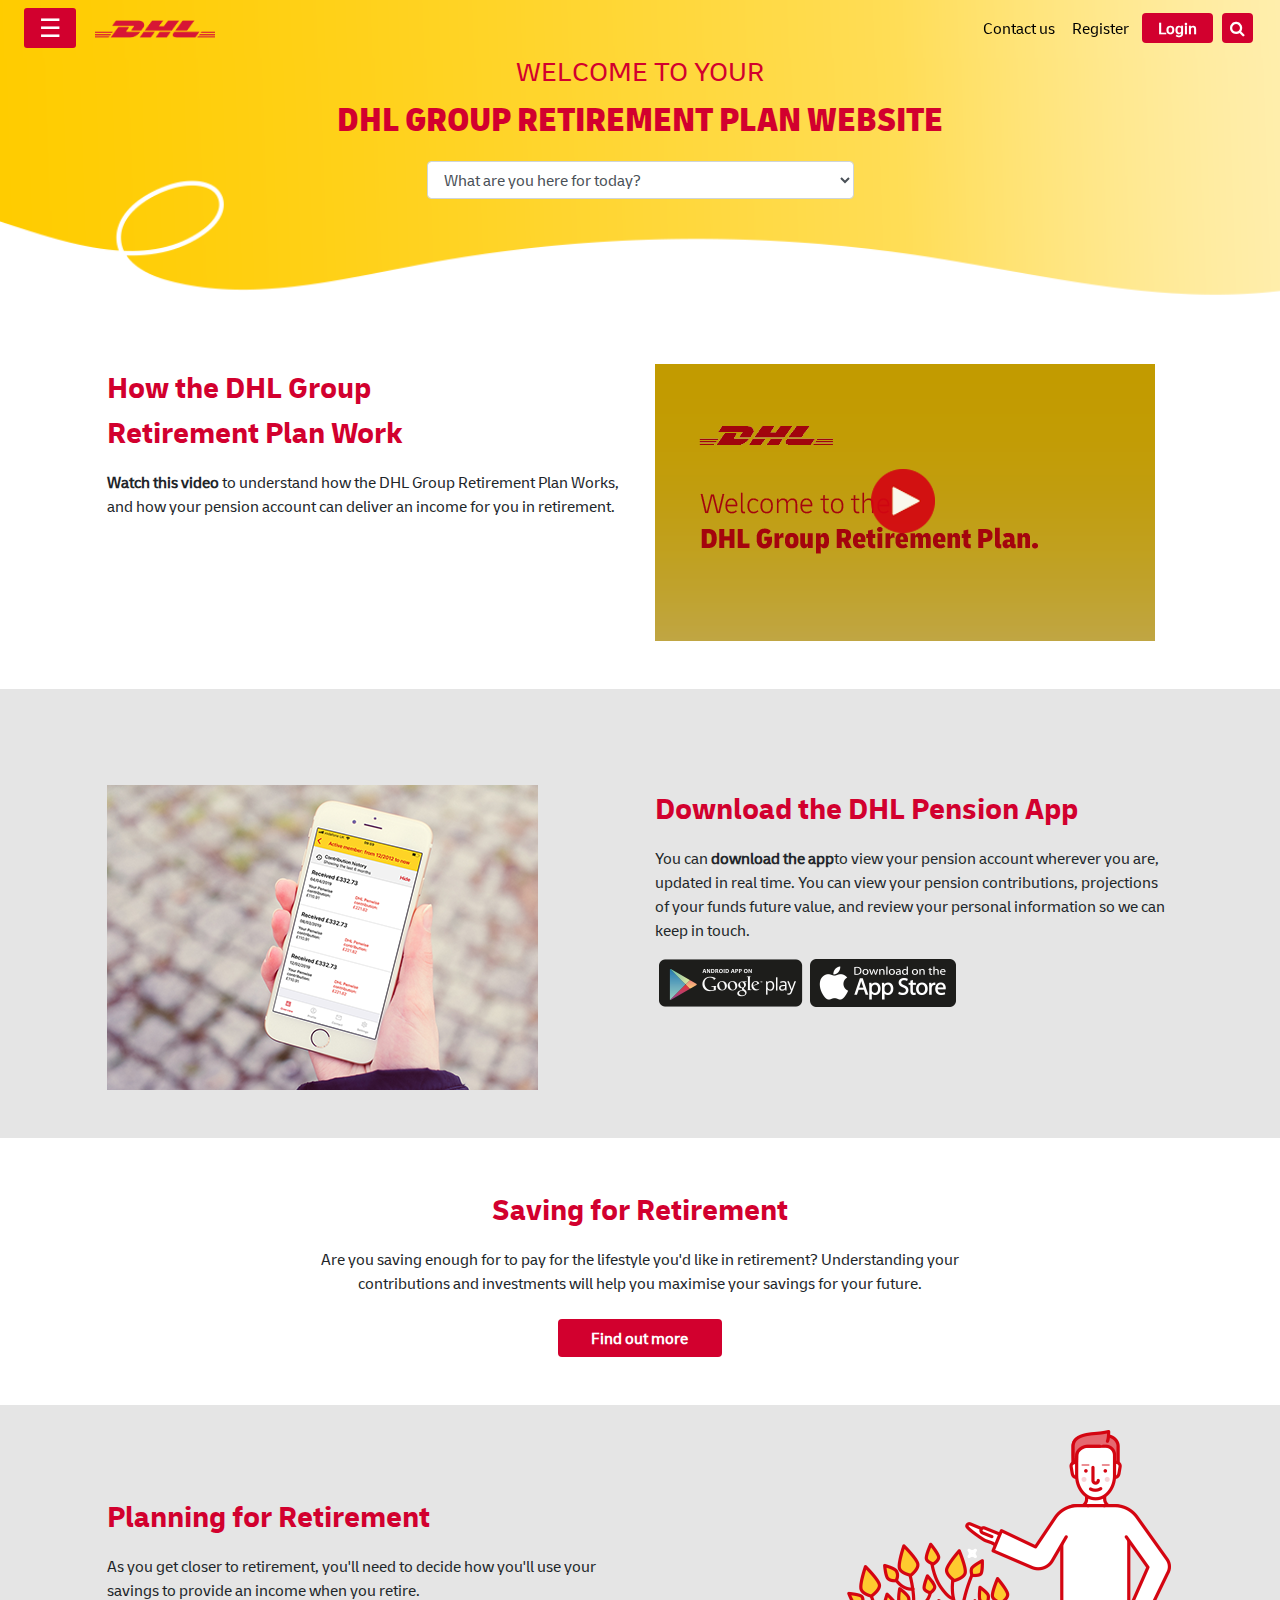
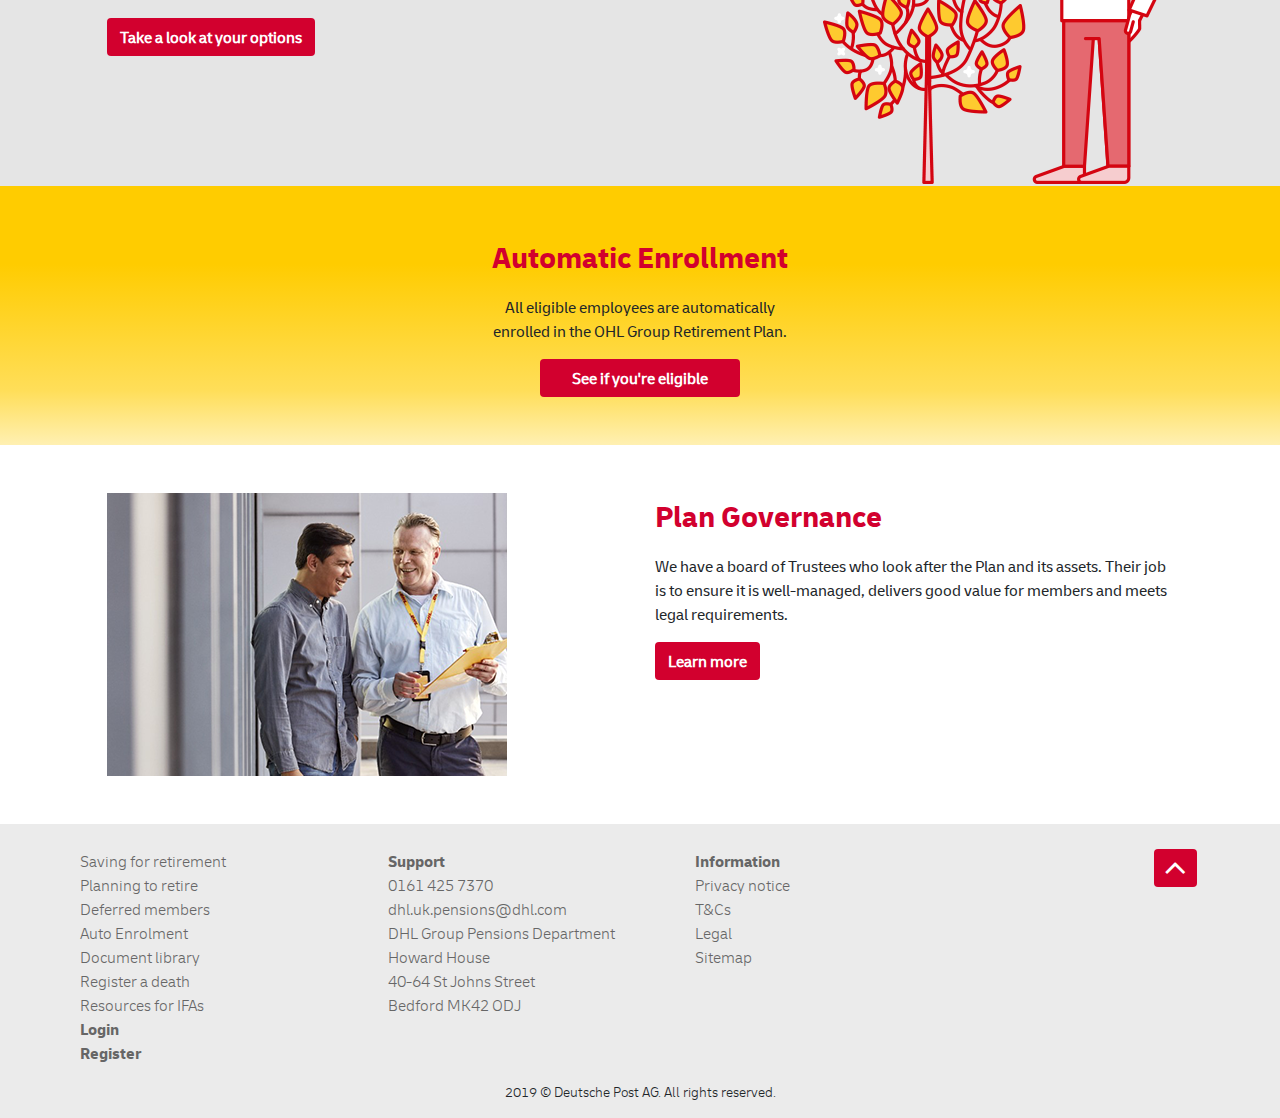
==== commit 61081927: "DHL Changes" ====
--- a/Index.html
+++ b/Index.html
@@ -13,70 +13,73 @@
             <ul>
                 <li class="dd font-weight-bold"><a class="active-cd" href=""><i class="fa fa-minus foractive" aria-hidden="true"></i> Saving for retirement <i class="fa fa-angle-up ddarrow" aria-hidden="true"></i></a>
                     <ul class="h-dd" style="display: block;">
-                        <li class="font-weight-bold"><a href="">About the scheme</a></li>
-                        <li class="font-weight-bold"><a href="">Contributions & investments</a></li>
-                        <li class="font-weight-bold"><a href="">About your options in retirement</a>
-                            <ul class="third-dd">
-                                <li class=""><a href="">Regular income for life (annuity)</a></li>
-                                <li class=""><a href="">Withdraw cash as and when (drawdown)</a></li>
-                                <li class=""><a href="">Take a single cash lump sum (cash)</a></li>
-                            </ul>
+                        <li class="font-weight-bold"><a href="">How much is enough in retirement</a></li>
+                        <li class="font-weight-bold"><a href="">How can you contribute?</a></li>
+                        <li class="font-weight-bold"><a href="">How can you invest your savings?</a>
+                            <!-- <ul class="third-dd"> -->
+                                <!-- <li class=""><a href="">Regular income for life (annuity)</a></li> -->
+                                <!-- <li class=""><a href="">Withdraw cash as and when (drawdown)</a></li> -->
+                                <!-- <li class=""><a href="">Take a single cash lump sum (cash)</a></li> -->
+                            <!-- </ul> -->
                         </li>
                       
-                        <li class="font-weight-bold"><a href="">How much is enough</a></li>
-                        <li class="font-weight-bold"><a href="">Your State Pension</a></li>
-                        <li class="font-weight-bold"><a href="">Tax and State Benefits</a></li>
-                        <li class="font-weight-bold"><a href="">Taking actions / next steps</a></li>
-                        <li class="font-weight-bold"><a href="">Tools & Resources</a>
-                            <ul class="third-dd">
-                                <li class=""><a href="">Scheme info & documents</a></li>
-                                <li class=""><a href="">Online Tools (Hub)</a></li>
-                                <li class=""><a href="">FAQs</a></li>
-                                <li class=""><a href="">News & Newsletters</a></li>
-                                <li class=""><a href="">Document library (link to below)</a></li>
-                                <li class=""><a href="">Glosarry</a></li>
-                                <li class=""><a href="">Useful links</a></li>
-                            </ul>
-                        </li>
+                        <li class="font-weight-bold"><a href="">Fund Factsheets</a></li>
+                        <li class="font-weight-bold"><a href="">Transfering on savings from another savings plan</a></li>
+                        <li class="font-weight-bold"><a href="">Leaving the Plan</a></li>
+                        <li class="font-weight-bold"><a href="">Death benefits</a></li>
+                        <!-- <li class="font-weight-bold"><a href="">Tools & Resources</a> -->
+                            <!-- <ul class="third-dd"> -->
+                                <!-- <li class=""><a href="">Scheme info & documents</a></li> -->
+                                <!-- <li class=""><a href="">Online Tools (Hub)</a></li> -->
+                                <!-- <li class=""><a href="">FAQs</a></li> -->
+                                <!-- <li class=""><a href="">News & Newsletters</a></li> -->
+                                <!-- <li class=""><a href="">Document library (link to below)</a></li> -->
+                                <!-- <li class=""><a href="">Glosarry</a></li> -->
+                                <!-- <li class=""><a href="">Useful links</a></li> -->
+                            <!-- </ul> -->
+                        <!-- </li> -->
                        
                     </ul> 
                 </li>
-                <li class="dd font-weight-bold"><a href=""><i class="fa fa-minus foractive d-none" aria-hidden="true"></i>Planning to retire <i class="fa fa-angle-down ddarrow" aria-hidden="true"></i></a>
+                <li class="dd font-weight-bold"><a href=""><i class="fa fa-minus foractive d-none" aria-hidden="true"></i>Planning for Retirement<i class="fa fa-angle-down ddarrow" aria-hidden="true"></i></a>
                     <ul class="h-dd">
-                        <li class="font-weight-bold"><a href="">About the scheme</a></li>
-                        <li class="font-weight-bold"><a href="Contributions.html">Contributions & investments</a></li>
-                        <li class="font-weight-bold"><a href="">About your options in retirement</a>
-                            <ul class="third-dd">
-                                <li class=""><a href="">Regular income for life (annuity)</a></li>
-                                <li class=""><a href="">Withdraw cash as and when (drawdown)</a></li>
-                                <li class=""><a href="">Take a single cash lump sum (cash)</a></li>
-                            </ul>
+                        <li class="font-weight-bold"><a href="">Know your options</a></li>
+                        <li class="font-weight-bold"><a href="Contributions.html">Buy a regular income for life (an annuity) </a></li>
+                        <li class="font-weight-bold"><a href="">Withdraw cash as and when you need it (drawdown)</a>
+                            <!-- <ul class="third-dd"> -->
+                                <!-- <li class=""><a href="">Regular income for life (annuity)</a></li> -->
+                                <!-- <li class=""><a href="">Withdraw cash as and when (drawdown)</a></li> -->
+                                <!-- <li class=""><a href="">Take a single cash lump sum (cash)</a></li> -->
+                            <!-- </ul> -->
                         </li>
                        
-                        <li class="font-weight-bold"><a href="">How much is enough</a></li>
-                        <li class="font-weight-bold"><a href="">Your State Pension</a></li>
-                        <li class="font-weight-bold"><a href="">Tax and State Benefits</a></li>
-                        <li class="font-weight-bold"><a href="">Taking actions / next steps</a></li>
-                        <li class="font-weight-bold"><a href="">Tools & Resources</a>
-                            <ul class="third-dd">
-                                <li class=""><a href="">Scheme info & documents</a></li>
-                                <li class=""><a href="">Online Tools (Hub)</a></li>
-                                <li class=""><a href="">FAQs</a></li>
-                                <li class=""><a href="">News & Newsletters</a></li>
-                                <li class=""><a href="">Document library (link to below)</a></li>
-                                <li class=""><a href="">Glosarry</a></li>
-                                <li class=""><a href="">Useful links</a></li>
-                            </ul>
+                        <li class="font-weight-bold"><a href="">Take a single cash lump sum (cash)</a></li>
+                        <li class="font-weight-bold"><a href="">People like me</a></li>
+                        <li class="font-weight-bold"><a href="">Taking action</a></li>
+                        <li class="font-weight-bold"><a href="">Guidance and advice</a></li>
+                        <li class="font-weight-bold"><a href="">Lifesight</a>
+                            <!-- <ul class="third-dd"> -->
+                                <!-- <li class=""><a href="">Scheme info & documents</a></li> -->
+                                <!-- <li class=""><a href="">Online Tools (Hub)</a></li> -->
+                                <!-- <li class=""><a href="">FAQs</a></li> -->
+                                <!-- <li class=""><a href="">News & Newsletters</a></li> -->
+                                <!-- <li class=""><a href="">Document library (link to below)</a></li> -->
+                                <!-- <li class=""><a href="">Glosarry</a></li> -->
+                                <!-- <li class=""><a href="">Useful links</a></li> -->
+                            <!-- </ul> -->
                         </li>
+						<li class="font-weight-bold"><a href="">Tools and resources</a></li>
+						<li class="font-weight-bold"><a href="">Tax & State Benefits</a></li>
                        
                     </ul> 
                 </li>
-                <li class="dd font-weight-bold"><a href=""><i class="fa fa-minus foractive d-none" aria-hidden="true"></i>Deferred members <i class="fa fa-angle-down ddarrow" aria-hidden="true"></i></a></li>
-                <li class="dd font-weight-bold"><a href=""><i class="fa fa-minus foractive d-none" aria-hidden="true"></i>Auto Enrolment <i class="fa fa-angle-down ddarrow" aria-hidden="true"></i></a></li>
-                <li class="dd font-weight-bold"><a href=""><i class="fa fa-minus foractive d-none" aria-hidden="true"></i>Document Library <i class="fa fa-angle-down ddarrow" aria-hidden="true"></i></a></li>
-                <li class="dd font-weight-bold"><a href=""><i class="fa fa-minus foractive d-none" aria-hidden="true"></i>Registered a death <i class="fa fa-angle-down ddarrow" aria-hidden="true"></i></a></li>
-                <li class="dd font-weight-bold"><a href=""><i class="fa fa-minus foractive d-none" aria-hidden="true"></i>Resources for IFAs <i class="fa fa-angle-down ddarrow" aria-hidden="true"></i></a></li>
+                <li class="dd font-weight-bold"><a href=""><i class="fa fa-minus foractive d-none" aria-hidden="true"></i>Automatic Enrolment <i class="fa fa-angle-down ddarrow" aria-hidden="true"></i></a></li>
+                <li class="dd font-weight-bold"><a href=""><i class="fa fa-minus foractive d-none" aria-hidden="true"></i>Plan Governance<i class="fa fa-angle-down ddarrow" aria-hidden="true"></i></a></li>
                 <li class="dd font-weight-bold"><a href=""><i class="fa fa-minus foractive d-none" aria-hidden="true"></i>Contact us <i class="fa fa-angle-down ddarrow" aria-hidden="true"></i></a></li>
+                <li class="dd font-weight-bold"><a href=""><i class="fa fa-minus foractive d-none" aria-hidden="true"></i>Login<i class="fa fa-angle-down ddarrow" aria-hidden="true"></i></a></li>
+                <li class="dd font-weight-bold"><a href=""><i class="fa fa-minus foractive d-none" aria-hidden="true"></i>Your pension account<i class="fa fa-angle-down ddarrow" aria-hidden="true"></i></a></li>
+				<li class="dd font-weight-bold"><a href=""><i class="fa fa-minus foractive d-none" aria-hidden="true"></i>Pay attention to your pension<i class="fa fa-angle-down ddarrow" aria-hidden="true"></i></a></li>
+				<li class="dd font-weight-bold"><a href=""><i class="fa fa-minus foractive d-none" aria-hidden="true"></i>Library<i class="fa fa-angle-down ddarrow" aria-hidden="true"></i></a></li>
             </ul>
         </div>
         <div id="myHeader">
@@ -95,7 +98,7 @@
 			</div>
             <div id="banner">
                 <div class="headerText">
-					<p class="headline_sub text-center mb-0 mt-xl-3">WELCOME TO YOUR</p>
+					<p class="headline_sub text-center mb-0">WELCOME TO YOUR</p>
                     <p class="main_headline">DHL GROUP RETIREMENT PLAN WEBSITE</p>
 					<select class="home-filter form-control m-auto">
 						<option value="">What are you here for today?</option>
@@ -105,135 +108,86 @@
                 </div>
             </div>
         </div>
-		<div id="overlay" onclick="closeNav()"></div>
+        <div id="overlay" onclick="closeNav()"></div>
+        
         <div id="main">
             <div class="container-normal-padding">
-                <div class="row mb-5">
-					<div class="col-xs-12 col-sm-6 col-xl-6 col-lg-6 col-md-6 lg-show xs-hide">
-                        <img src="images/web.1280.1280-3.png" class="img-fluid mt-xl-5 mt-sm-4 img-width" alt="">
-                    </div>
-                    <div class="col-xs-12 col-sm-6 col-xl-6 col-lg-6 col-md-6 my-4">
-                        <p class="paragraph_header mt-xl-4">
-                            Saving for retirement
+               <div class="row pt-3 pb-5">
+                   <div class="col-sm-12 col-md-6">
+                        <p class="paragraph_header mt-5">
+                            How the DHL Group <br>
+                            Retirement Plan Work
                         </p>
-                        <p>Lorem ipsum dolor sit amet, consectetur adipiscing elit. Duis tincidunt risus vitae accumsan varius. Sed porttitor scelerisque diam non efficitur. Morbi eget risus a magna pretium tincidunt. Suspendisse laoreet ante at lorem fermentum, facilisis rutrum eros pulvinar.</p>      
-						<a class="btn btn1" href="">Learn more</a>
-                    </div>   
-					<div class="col-xs-12 col-sm-6 col-xl-6 col-lg-6 col-md-6 xs-show lg-hide">
-                        <img src="images/web.1280.1280-3.png" class="img-fluid mt-xl-5 img-width" alt="">
-                    </div>					
-                </div>
-            </div>
-			<div class="gray-div-10 center-desc">
-				<div class="center-desc-text">
-					<p class="paragraph_header text-center">Planning to retire</p>
-					<p class="text-center">Lorem ipsum dolor sit amet, consectetur adipiscing elit. Duis tincidunt risus vitae accumsan varius. Sed porttitor scelerisque diam non efficitur. Morbi eget risus a magna pretium tincidunt.</p>
-				</div>
-				<div class="center-desc-cards mb-xl-3">
-					<div class="card1 shadow border-0">
-						<div class="card-body xs-center">
-							<p class="card-title emphasis mb-4">LifeSight</p>
-							<a href="#" class="btn btn-3 pull-right mb-3">Learn more</a>
-						</div>
-					</div>
-					<div class="card1 shadow border-0">
-						<div class="card-body xs-center">
-							<p class="card-title emphasis mb-4">Tools & Resources</p>
-							<a href="#" class="btn btn-3 pull-right mb-3">Learn more</a>
-						</div>
-					</div>
-				</div>
-			</div>
-			<div class="container-no-rightpad">
+                        <p>
+                            <strong>Watch this video</strong> to understand how the DHL Group Retirement Plan Works, and how your pension account can deliver an income for you in retirement.
+                        </p>
+                   </div>
+                   <div class="col-sm-12 col-md-6">
+                        <a href=""><img src="./images/Imagevideo.png" alt="" class="img-fluid mt-sm-5"></a>
+                   </div>
+               </div>
+            </div>
+            <div class="gray-div-10 py-5">
+                <div class="row container-normal-padding">
+                    <div class="col-sm-12 col-md-6">
+                        <img src="./images/iPhone.png" class="img-fluid mt-sm-5" alt="">
+                    </div>
+                    <div class="col-sm-12 col-md-6">
+                        <p class="paragraph_header mt-5 xs-mt">Download the DHL Pension App</p>
+                        <p>You can <strong>download the app</strong>to view your pension account wherever you are, updated in real time. You can view your pension contributions, projections of your funds future value, and review your personal information so we can keep in touch.</p>
+                        <!-- <a href="#" class="btn btn1 pull-left">Take a look at your options</a> -->
+                        <a href="" class="btn" style="background: url('./images/GooglePlay button.png'); width:150px; height:50px; background-position: center; background-repeat: no-repeat;"></a>
+                        <a href="" class="btn" style="background: url('./images/AppStore.png'); width:150px; height:50px; background-position: center; background-repeat: no-repeat;"></a>
+                    </div>
+                </div>
+            </div>
+            <div class="container-normal-padding center-desc py-5">
                 <div class="row">
-                    <div class="col-xs-12 col-sm-6 col-xl-6 col-lg-6 col-md-6 xs-center">
-                        <p class="paragraph_header mt-xl-5 mt-sm-4 pt-xl-5">Auto Enrollment</p>
-                        <p>Lorem ipsum dolor sit amet, consectetur adipiscing elit. Duis tincidunt risus vitae accumsan varius. Sed porttitor scelerisque diam non efficitur. Morbi eget risus a magna pretium tincidunt. Suspendisse laoreet ante at lorem fermentum, facilisis rutrum eros pulvinar.</p>      
-						<a class="btn btn1" href="">Learn more</a>
-                    </div> 
-					<div class="col-xs-12 col-sm-6 col-xl-6 col-lg-6 col-md-6 px-0">
-                        <img src="images/Vector Smart Object copy 27.png" class="img-fluid mt-xl-1 mt-sm-5 w-100" alt="">
-                    </div>					
-                </div>
-            </div>
-			<div class="yellow-div-10">
-				<div class="container-normal-padding">
-					<div class="mx-lg-5 my-md-5 my-5">
-						<div class="row">
-							<div class="col-sm-12 col-xl-12 col-lg-12 col-md-12 mb-3 px-md-4">
-								<p class="paragraph_header">Document Library</p>
-								<p class="px-5">Lorem ipsum dolor sit amet, consectetur adipiscing elit. Proin pellentesque ipsum et leo maximus condimentum. Cras semper ornare porta. Proin pellentesque ipsum et leo maximus condimentum. Cras semper ornare porta.</p>
-						   </div>
-						</div>
-						<div class="card3-container-lg">
-							<div class="row">
-								<div class="col-lg-3">
-									<div class="card4 shadow">
-										<p class="card-headers text-center my-2">Active<br>Members</p>
-										<a href="#" class="btn btn1 w-75 d-block mx-auto mb-4 mt-3">View Documents</a>
-									</div>
-								</div>
-								<div class="col-lg-3">
-									<div class="card4 shadow">
-										<p class="card-headers text-center my-2">Defered<br>members</p>
-										<a href="#" class="btn btn1 w-75 d-block mx-auto mb-4 mt-3">View Documents</a>
-									</div>
-								</div>
-								<div class="col-lg-3">
-									<div class="card4 shadow">
-										<p class="card-headers text-center my-2">Beneficiaries<br>&nbsp;</p>
-										<a href="#" class="btn btn1 w-75 d-block mx-auto mb-4 mt-3">View Documents</a>
-									</div>
-								</div>
-								<div class="col-lg-3">
-									<div class="card4 shadow">
-										<p class="card-headers text-center my-2">FAQs<br>&nbsp;</p>
-										<a href="#" class="btn btn1 w-75 d-block mx-auto mb-4 mt-3">View Documents</a>
-									</div>
-								</div>
-							</div>
-						</div>
-						<div class="card3-container-xs">
-							<div class="card3 shadow mb-3">
-								<p class="card-headers my-1 py-1">Active Members<i class="fa fa-chevron-right float-right pt-2" aria-hidden="true"></i></p>
-							</div>
-							<div class="card3 shadow mb-3">
-								<p class="card-headers my-1 py-1">Defered members<i class="fa fa-chevron-right float-right pt-2" aria-hidden="true"></i></p>
-							</div>
-							<div class="card3 shadow mb-3">
-								<p class="card-headers my-1 py-1">Beneficiaries <i class="fa fa-chevron-right float-right pt-2" aria-hidden="true"></i></p>
-							</div>
-							<div class="card3 shadow mb-3">
-								<p class="card-headers my-1 py-1">FAQs<i class="fa fa-chevron-right float-right pt-2" aria-hidden="true"></i></p>
-							</div>
-						</div>
-					</div>
-				</div>
-			</div>
-			<div class="container-normal-padding mb-5 ">
-                <div class="row mb-5">
-					<div class="col-xs-12 col-sm-6 col-xl-6 col-lg-6 col-md-6 lg-show xs-hide">
-                        <img src="images/web.1280.1280 (2).png" class="img-fluid mt-xl-5 mt-sm-4 img-width" alt="">
-                    </div>
-                    <div class="col-xs-12 col-sm-6 col-xl-6 col-lg-6 col-md-6 my-4" style="z-index:2;">
-                        <p class="paragraph_header mt-xl-5">
-                            IFAs
-                        </p>
-                        <p>Lorem ipsum dolor sit amet, consectetur adipiscing elit. Duis tincidunt risus vitae accumsan varius. Sed porttitor scelerisque diam non efficitur. Morbi eget risus a magna pretium tincidunt. Suspendisse laoreet ante at lorem fermentum, facilisis rutrum eros pulvinar.</p>      
-						<a class="btn btn1" href="">Learn more</a>
-                    </div> 
-					<div class="col-xs-12 col-sm-6 col-xl-6 col-lg-6 col-md-6 xs-show lg-hide">
-                        <img src="images/web.1280.1280 (2).png" class="img-fluid mt-xl-5 img-width" alt="">
-                    </div>					
-                </div>
-            </div>
-			
-			<br>
-			<br>
+                    <div class="center-desc-text">
+                        <p class="paragraph_header text-center">Saving for Retirement </p>
+                        <p class="text-center mb-4">Are you saving enough for to pay for the lifestyle you'd like in retirement? Understanding your contributions and investments will help you maximise your savings for your future.</p>
+                        <a href="#" class="btn btn1 btn-center w-25">Find out more</a>
+                    </div>
+                </div>
+            </div>
+            <div class="gray-div-10-2 pt-4">
+                <div class="row container-normal-padding">
+                    <div class="col-sm-12 col-md-6 xs-center mb-5">
+                        <p class="paragraph_header mt-5 pt-3">Planning for Retirement</p>
+                        <p>As you get closer to retirement, you'll need to decide how you'll use your savings to provide an income when you retire.</p>
+                        <a href="#" class="btn btn1 pull-left">Take a look at your options</a>
+                    </div>
+                    <div class="col-sm-12 col-md-6">
+                        <img src="./images/Planting.png" class="img-fluid pull-right" alt="">
+                    </div>
+                </div>
+            </div>
+            <div class="yellow-div-10 py-5">
+                <div class="container-normal-padding"></div>
+                    <p class="paragraph_header text-center">Automatic Enrollment</p>
+                    <p>All eligible employees are automatically<br>enrolled in the OHL Group Retirement Plan.</p>
+                    <a href="#" class="btn btn1 btn-center" style="width: 200px;">See if you're eligible</a>
+                </div>
+            </div>   
+            <div class="container-normal-padding">
+                <div class="row py-5 xs-center">  
+                    <div class="col-sm-12 col-md-6" style="position: relative;">
+                        <img src="./images/img2.png" class="img-fluid" alt="">
+                        <!-- <img src="./images/yellow_line2.png" alt="" width="950px;" class="img-fluid" style="position: absolute; bottom:-40px; left:-220px;"> -->
+                    </div>
+                    <div class="col-sm-12 col-md-6">
+                        <p class="paragraph_header mt-5 mt-sm-0">Plan Governance</p>
+                        <p>We have a board of Trustees who look after the Plan and its assets. Their job is to ensure it is well-managed, delivers good value for members and meets legal requirements.</p>
+                        <a href="#" class="btn btn1 pull-left">Learn more</a>
+                    </div>
+                    <!-- <div id="home-line">
+                        <img src="./images/Vector Smart Object copy.png">
+                    </div> -->
+                </div>
+                <!-- <img src="./images/yellow_line2.png" alt="" style="position: absolute; left:0;"> -->
+            </div>
 		</div>
-            <div id="home-line">
-					<img src="images/Vector Smart Object copy.png">
-			</div>
+            
         <div class="footer">
             <div class="row">
                 <div class="col-sm-12 col-xl-3 col-lg-3 col-md-3">
--- a/css/fonts.css
+++ b/css/fonts.css
@@ -50,5 +50,6 @@
 .emphasis{ font-family: "Delivery Bold"; color:black; font-size: 25px;}
 .captions{ font-family: "Delivery Regular"; }
 .quotation{ font-family: "Delivery Light"; font-style: italic; }
-.marginalia{ font-family: "Delivery Regular"; }
+.marginalia{ font-family: "Delivery Bold";  color:#D2002E; font-size: 20px; text-align: center; }
+.marginalia-2{ font-family: "Delivery Bold";  color:#D2002E; font-size: 16px; text-align: center; }
 .card-headers{ font-family: "Delivery Bold"; color:black; font-size: 20px; padding-top:20px;}--- a/css/mystyle.css
+++ b/css/mystyle.css
@@ -17,6 +17,10 @@
 
 .bg-gray{
 	background:#e5e5e5;
+}
+
+.bg-red{
+  background: #D2002E;
 }
 
 .bg-pink{
@@ -85,6 +89,23 @@
   margin-left: 5px;
 }
 
+.accordions2 .card .card-header:hover{
+  color:black;
+}
+.accordions2 .card{
+  border: none;
+}
+.accordions2 .card .card-header{
+  background-color: white;
+  border-top: 1px solid black;
+  border-bottom:none;
+  border-radius: 0;
+}
+.accordions2 .card .card-body{ padding-bottom: 3rem;}
+.accordions2 .card:last-child .card-header{
+  border-bottom: 1px solid black;
+}
+
 .pinktab.accordion:after{
 	  color: #c72f8d;
 }
@@ -157,8 +178,10 @@
 .breadcrumb a{
   color: gray;
 }
+
+
 .breadcrumb li.active{
-  color: black;
+  /* color: black; */
 }
 /* button designs */
 .btn1{
@@ -172,6 +195,19 @@
     border: 2px solid #D2002E;
     font-family: "Delivery Bold";
     padding: .375rem 1.5rem;
+}
+
+.btn-center{
+  display: block;
+  margin:auto;
+}
+.charge-btn{
+  top:30px;
+}
+.content-center{
+  display: flex;
+  align-items: center;
+  justify-content: center;
 }
 
 .btn-3:hover{
@@ -324,9 +360,9 @@
 }
 
 #banner{
-  padding: 58px 30px 8px 30px;
+  padding: 50px 30px 8px 30px;
   background-image: url("../images/website.png");
-  height: 346px;
+  height: 300px;
   background-repeat: no-repeat;
   background-size: cover;
   background-position: left bottom;
@@ -454,6 +490,10 @@
   padding:70px 0 40px 0;
   width:100%;
 }
+.gray-div-10-2{
+  background-color: #e5e5e5;
+  width:100%;
+}
 
 .yellow-div-10{
 	background: rgb(255,204,0);
@@ -524,6 +564,16 @@
   border-top-right-radius: 5px;
 }
 
+.card2 .card-header-color{
+  height: 10px;
+  border-top-left-radius: 5px;
+  border-top-right-radius: 5px;
+}
+
+.savings_for_retirement .card{ min-height: 300px !important; }
+.savings_for_retirement .card .btn{ position: absolute; bottom: 20px; left: 50%; transform: translate(-50%, 0); }
+.taking_action .card-col .card{ background-color: transparent; border:none; }
+
 /* end cards */
 
 #savings-line-1, #savings-line-2, #home-line, #contribution-line{
@@ -559,7 +609,7 @@
 }
 
 .center-desc .center-desc-text{
-  width: 40%;
+  width: 60%;
   margin: auto;
 }
 
@@ -622,6 +672,25 @@
 	padding:120px 50px;
 	font-size:1.5rem;
 	text-align:center;
+}
+
+.pull-rights{
+  float: right;
+}
+
+.myTable1{
+  border-collapse: separate;
+  -webkit-border-vertical-spacing: 5px;
+}
+.myTable1 th{ padding: 0; }
+.myTable1 td{
+  padding-left: 0;
+}
+.myTable1 tr, .myTable1 td, .myTable1 th{
+  border-bottom:1px solid black;
+}
+.myTable1 tr:nth-last-child(3) td, .myTable1 tr:last-child td{
+  border-bottom:none !important;
 }
 
 @media (max-width: 575px) {
@@ -657,6 +726,10 @@
   .showhidden, .showhidden2{height:110vh;-webkit-transition: height .8s ease;transition: height .8s ease;}
   .min-h-300{min-height:auto !important;}
   .howmuchbtn{left:auto !important;}
+  
+  .btn1.w-25{width:100% !important;}
+  .btn1{width:90% !important;margin:auto !important;}
+  .pull-left{float:none;}
 
 }
 @media (max-width: 768px) {
@@ -672,6 +745,10 @@
   .peoplebtn{bottom:-40px;}
   .midbtn{bottom:-55px !important;}
   .howmuchbtn{left:47%;bottom:-40px;}
+  .sm-bottom{
+	position:absolute !important;
+	bottom:0 !important;
+}
 }
 @media (min-width: 576px) {
   
